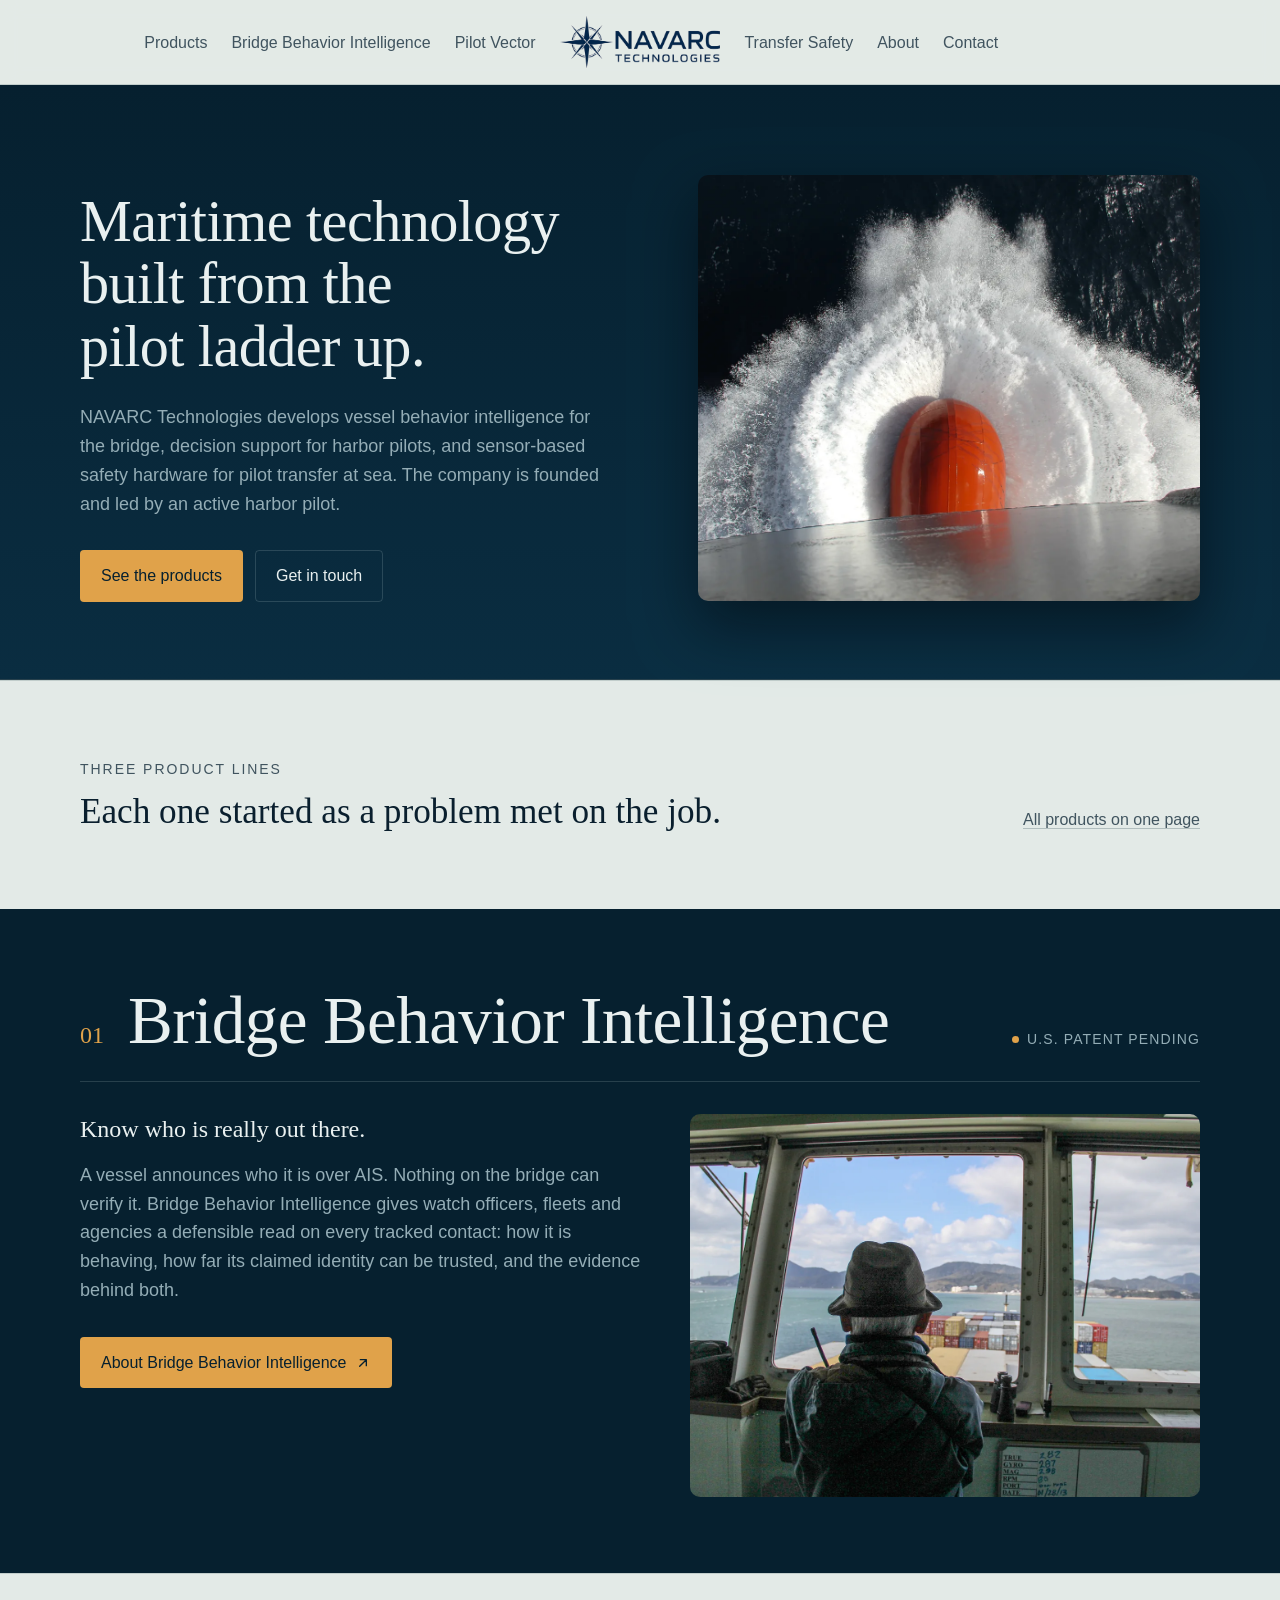
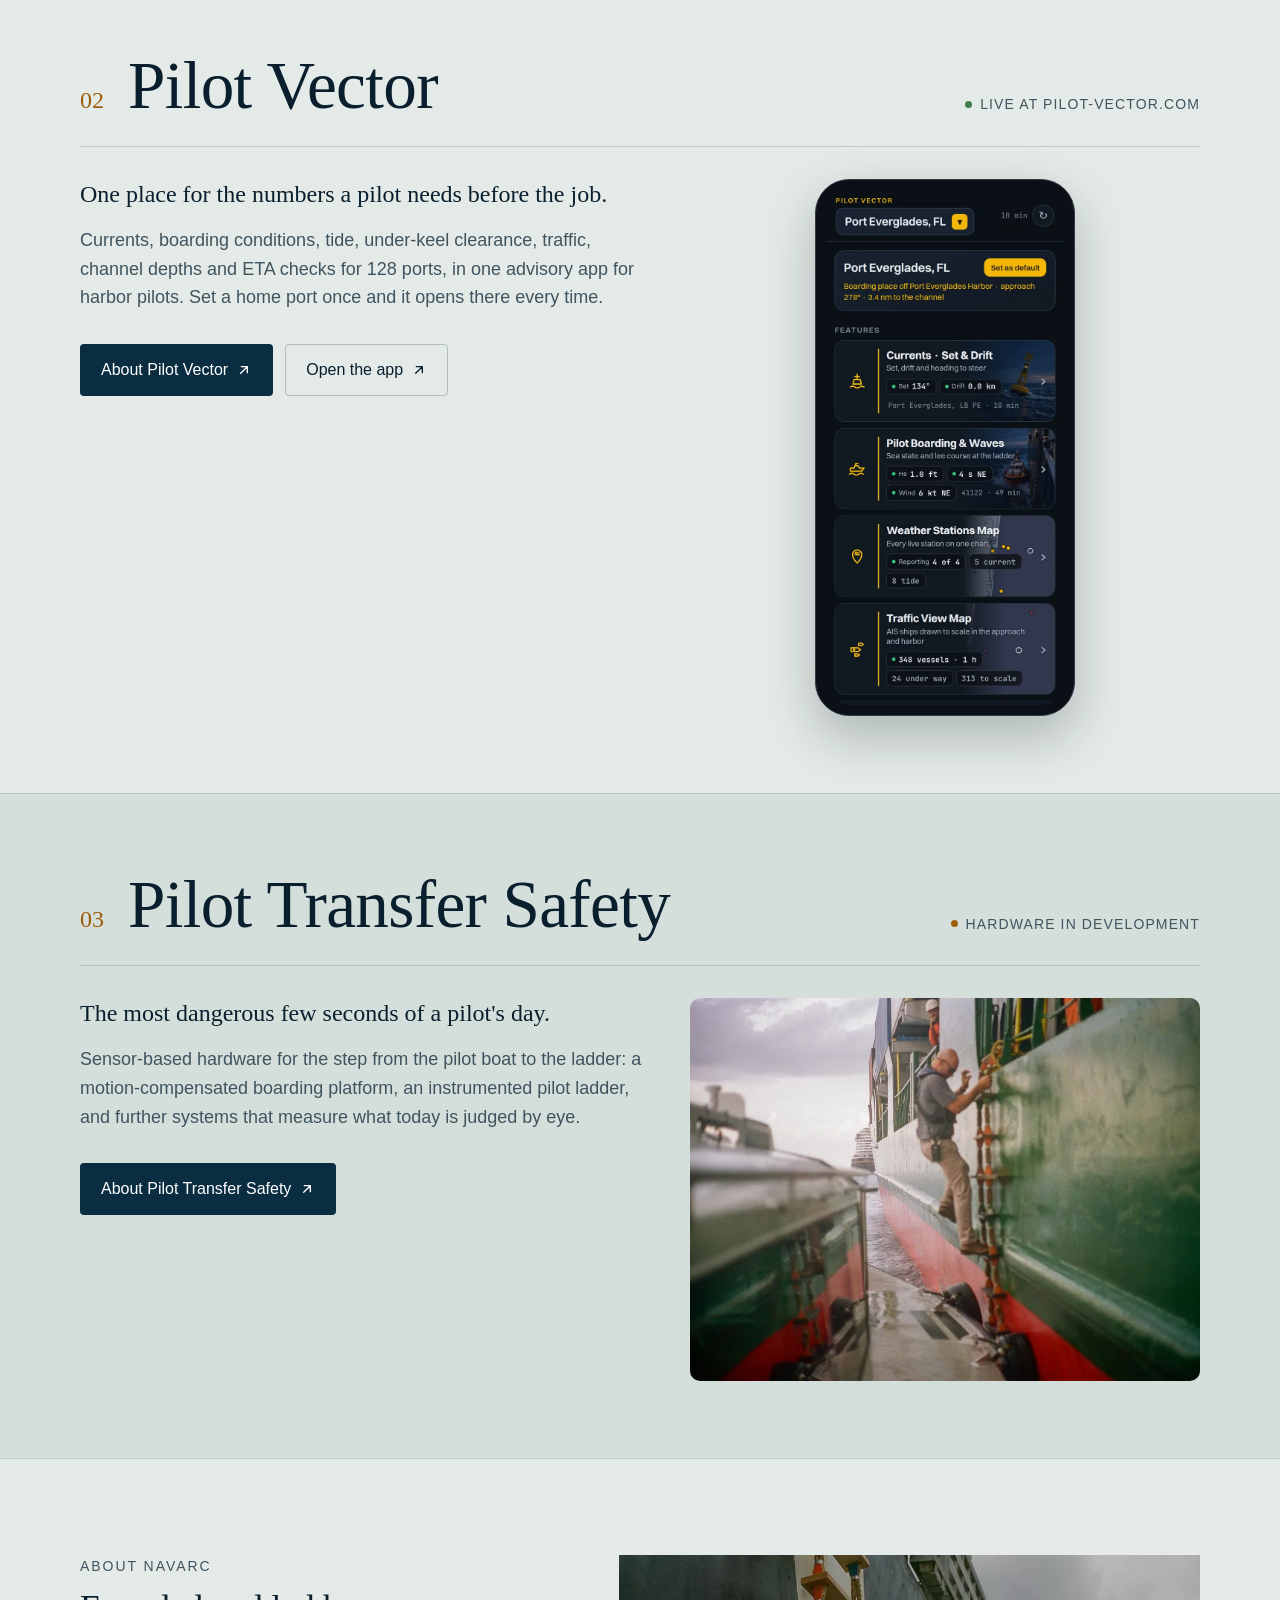
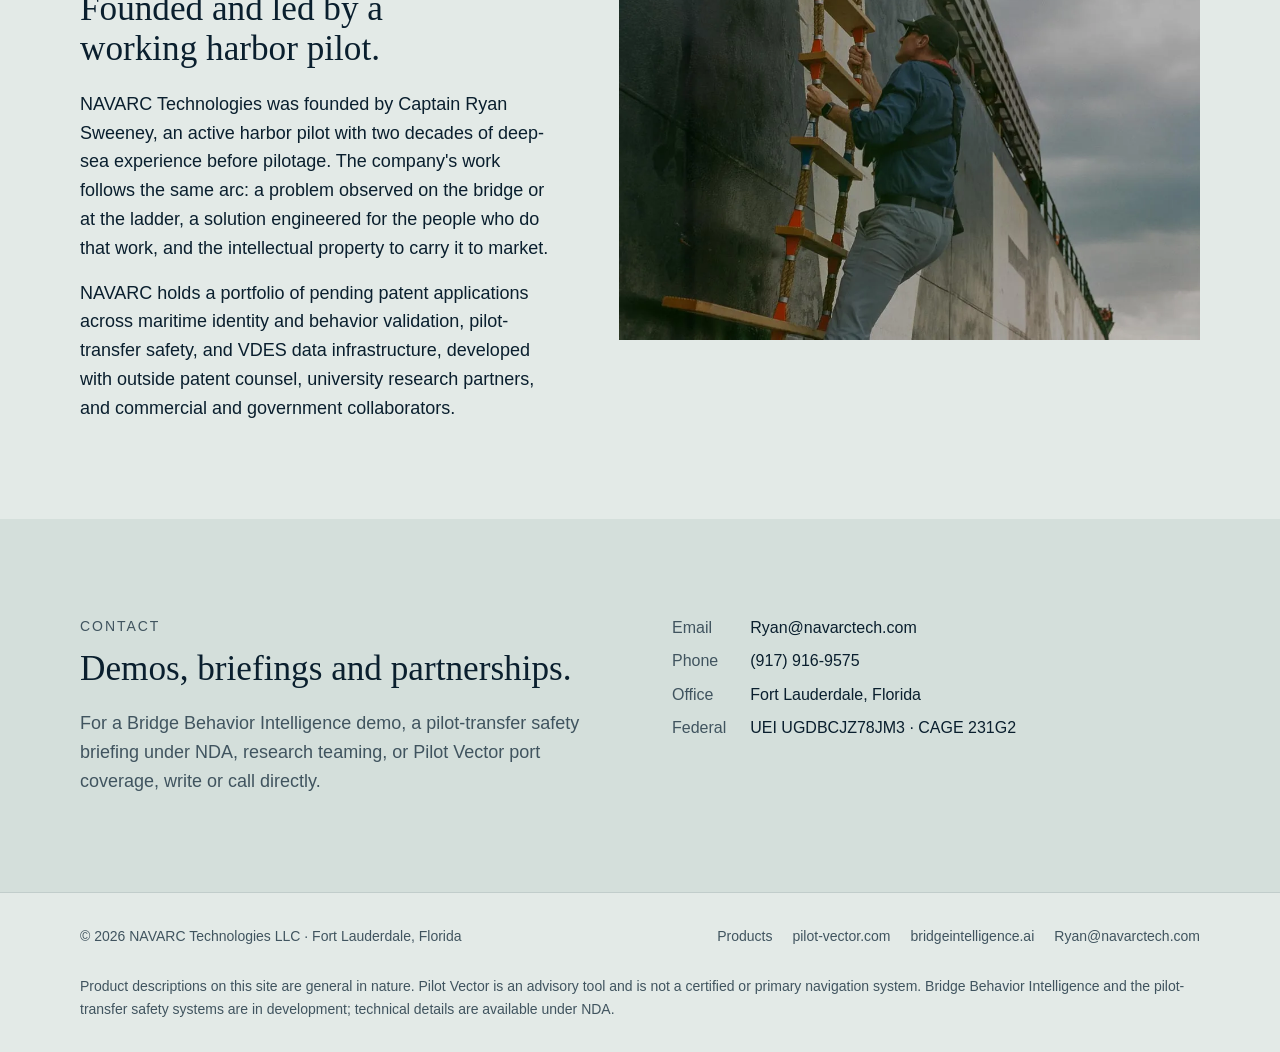
==== index.html @ 214cc037 "NAVARC Technologies website" ====
<!doctype html>
<html lang="en">
  <head>
    <meta charset="utf-8" />
    <meta name="viewport" content="width=device-width, initial-scale=1" />
    <title>NAVARC Technologies — Maritime technology built from the pilot ladder up</title>
    <meta name="description" content="NAVARC Technologies develops Bridge Behavior Intelligence for vessel identity and behavior validation, Pilot Vector decision support for harbor pilots, and pilot-transfer safety systems. Fort Lauderdale, Florida." />
    <meta property="og:title" content="NAVARC Technologies — Maritime technology built from the pilot ladder up" />
    <meta property="og:description" content="NAVARC Technologies develops Bridge Behavior Intelligence for vessel identity and behavior validation, Pilot Vector decision support for harbor pilots, and pilot-transfer safety systems. Fort Lauderdale, Florida." />
    <meta property="og:type" content="website" />
    <meta property="og:url" content="https://www.navarctech.com/" />
    <meta property="og:image" content="https://www.navarctech.com/assets/bulbous-bow.webp" />
    <link rel="icon" href="./assets/navarc-mark.png" type="image/png" />
    <link rel="preconnect" href="https://api.fontshare.com" crossorigin />
    <link href="https://api.fontshare.com/v2/css?f[]=zodiak@400&display=swap" rel="stylesheet" />
    <link href="https://api.fontshare.com/v2/css?f[]=satoshi@400,500,700&display=swap" rel="stylesheet" />
    <link rel="stylesheet" href="./base.css?v=9f34be7d" />
    <link rel="stylesheet" href="./style.css?v=9f34be7d" />
  </head>
  <body>
    <a class="skip-link" href="#main">Skip to content</a>

    <header class="site-header">
      <div class="wrap">
        <nav class="nav nav--left" aria-label="Primary">
          <ul role="list">
<li><a href="./products.html">Products</a></li>
<li><a href="./bbi.html">Bridge Behavior Intelligence</a></li>
<li><a href="./pilot-vector.html">Pilot Vector</a></li>
          </ul>
        </nav>
        <button class="nav-toggle" aria-label="Open menu" aria-expanded="false" aria-controls="nav-drawer">
          <svg viewBox="0 0 24 24" fill="none" stroke="currentColor" stroke-width="1.75" stroke-linecap="round" aria-hidden="true"><path d="M4 7h16M4 12h16M4 17h16" /></svg>
        </button>
        <a class="brand" href="./index.html" aria-label="NAVARC Technologies, home">
          <img src="./assets/navarc-logo.png" width="900" height="291" alt="NAVARC Technologies" />
        </a>
        <nav class="nav nav--right" aria-label="Primary, continued">
          <ul role="list">
<li><a href="./transfer-safety.html">Transfer Safety</a></li>
<li><a href="./index.html#about">About</a></li>
<li><a href="./index.html#contact">Contact</a></li>
          </ul>
        </nav>
      </div>
      <div class="nav-drawer" id="nav-drawer" data-open="false">
        <nav class="wrap" aria-label="Primary, mobile">
          <ul role="list">
<li><a href="./products.html">Products</a></li>
<li><a href="./bbi.html">Bridge Behavior Intelligence</a></li>
<li><a href="./pilot-vector.html">Pilot Vector</a></li>
<li><a href="./transfer-safety.html">Transfer Safety</a></li>
<li><a href="./index.html#about">About</a></li>
<li><a href="./index.html#contact">Contact</a></li>
          </ul>
        </nav>
      </div>
    </header>

    <main id="main">

      <section class="hero hero--dark" id="top">
        <div class="wrap hero__grid">
          <div>
            <h1>Maritime technology built from the pilot ladder up.</h1>
            <p>
              NAVARC Technologies develops vessel behavior intelligence for the bridge, decision support for harbor
              pilots, and sensor-based safety hardware for pilot transfer at sea. The company is founded and led by an active harbor
              pilot.
            </p>
            <div class="hero__actions">
              <a class="btn btn--on-dark" href="./products.html">See the products</a>
              <a class="btn btn--ghost-dark" href="#contact">Get in touch</a>
            </div>
          </div>
          <div class="hero__media">
            <img src="./assets/bulbous-bow.webp" width="1024" height="679" alt="The red bulbous bow of a ship throwing a wall of white spray as it drives through a sea" fetchpriority="high" />
          </div>
        </div>
      </section>

      <section class="prows" id="products" aria-labelledby="products-title">
        <div class="wrap">
          <div class="cards-head">
            <div>
              <p class="eyebrow">Three product lines</p>
              <h2 id="products-title">Each one started as a problem met on the job.</h2>
            </div>
            <a class="text-link" href="./products.html">All products on one page</a>
          </div>
        </div>

        <article class="prow prow--dark" aria-labelledby="home-bbi">
          <div class="wrap">
            <header class="prow__head">
              <span class="prow__num">01</span>
              <h3 id="home-bbi" class="prow__title">Bridge Behavior Intelligence</h3>
              <p class="product__status">U.S. patent pending</p>
            </header>
            <div class="prow__grid">
              <div>
                <p class="prow__tag">Know who is really out there.</p>
                <p class="muted">A vessel announces who it is over AIS. Nothing on the bridge can verify it. Bridge Behavior Intelligence gives watch officers, fleets and agencies a defensible read on every tracked contact: how it is behaving, how far its claimed identity can be trusted, and the evidence behind both.</p>
                <div class="product__actions">
                  <a class="btn btn--on-dark" href="./bbi.html">About Bridge Behavior Intelligence <svg viewBox="0 0 24 24" fill="none" stroke="currentColor" stroke-width="2" stroke-linecap="round" stroke-linejoin="round" aria-hidden="true"><path d="M7 17 17 7M8 7h9v9"/></svg></a>
                </div>
              </div>
              <div class="prow__media"><img src="./assets/bridge-lookout.webp" width="1024" height="679" alt="A ship&#x27;s master looking out from the bridge over the container stacks toward a coastline" loading="lazy" decoding="async" /></div>
            </div>
          </div>
        </article>

        <article class="prow" aria-labelledby="home-pv">
          <div class="wrap">
            <header class="prow__head">
              <span class="prow__num">02</span>
              <h3 id="home-pv" class="prow__title">Pilot Vector</h3>
              <p class="product__status product__status--live">Live at pilot-vector.com</p>
            </header>
            <div class="prow__grid">
              <div>
                <p class="prow__tag">One place for the numbers a pilot needs before the job.</p>
                <p class="muted">Currents, boarding conditions, tide, under-keel clearance, traffic, channel depths and ETA checks for 128 ports, in one advisory app for harbor pilots. Set a home port once and it opens there every time.</p>
                <div class="product__actions">
                  <a class="btn btn--primary" href="./pilot-vector.html">About Pilot Vector <svg viewBox="0 0 24 24" fill="none" stroke="currentColor" stroke-width="2" stroke-linecap="round" stroke-linejoin="round" aria-hidden="true"><path d="M7 17 17 7M8 7h9v9"/></svg></a>
                  <a class="btn btn--ghost" href="https://www.pilot-vector.com" target="_blank" rel="noopener noreferrer">Open the app <svg viewBox="0 0 24 24" fill="none" stroke="currentColor" stroke-width="2" stroke-linecap="round" stroke-linejoin="round" aria-hidden="true"><path d="M7 17 17 7M8 7h9v9"/></svg></a>
                </div>
              </div>
              <div class="prow__media prow__media--phone"><figure class="phone"><img src="./assets/app/home-1.webp" width="640" height="1385" alt="The Pilot Vector home screen for Port Everglades showing live currents, boarding conditions and tide" loading="lazy" decoding="async" /></figure></div>
            </div>
          </div>
        </article>

        <article class="prow prow--offset" aria-labelledby="home-safety">
          <div class="wrap">
            <header class="prow__head">
              <span class="prow__num">03</span>
              <h3 id="home-safety" class="prow__title">Pilot Transfer Safety</h3>
              <p class="product__status">Hardware in development</p>
            </header>
            <div class="prow__grid">
              <div>
                <p class="prow__tag">The most dangerous few seconds of a pilot's day.</p>
                <p class="muted">Sensor-based hardware for the step from the pilot boat to the ladder: a motion-compensated boarding platform, an instrumented pilot ladder, and further systems that measure what today is judged by eye.</p>
                <div class="product__actions">
                  <a class="btn btn--primary" href="./transfer-safety.html">About Pilot Transfer Safety <svg viewBox="0 0 24 24" fill="none" stroke="currentColor" stroke-width="2" stroke-linecap="round" stroke-linejoin="round" aria-hidden="true"><path d="M7 17 17 7M8 7h9v9"/></svg></a>
                </div>
              </div>
              <div class="prow__media"><img src="./assets/ladder-green.webp" width="1024" height="679" alt="A pilot stepping from a pilot boat onto a rope ladder rigged against a green hull" loading="lazy" decoding="async" /></div>
            </div>
          </div>
        </article>
      </section>

      <section class="about" id="about" aria-labelledby="about-title">
        <div class="wrap about__grid">
          <div>
            <p class="eyebrow">About NAVARC</p>
            <h2 id="about-title">Founded and led by a working harbor pilot.</h2>
            <p>
              NAVARC Technologies was founded by Captain Ryan Sweeney, an active harbor pilot with two decades of
              deep-sea experience before pilotage. The company's work follows the same arc: a problem observed on
              the bridge or at the ladder, a solution engineered for the people who do that work, and the
              intellectual property to carry it to market.
            </p>
            <p>
              NAVARC holds a portfolio of pending patent applications across maritime identity and behavior
              validation, pilot-transfer safety, and VDES data infrastructure, developed with outside patent
              counsel, university research partners, and commercial and government collaborators.
            </p>
          </div>
          <div class="about__media">
            <img src="./assets/hero-ladder.webp" width="1024" height="679" alt="A harbor pilot climbing a rope pilot ladder up the grey hull of a ship" loading="lazy" decoding="async" />
          </div>
        </div>
      </section>

      <section class="contact" id="contact" aria-labelledby="contact-title">
        <div class="wrap contact__grid">
          <div>
            <p class="eyebrow">Contact</p>
            <h2 id="contact-title">Demos, briefings and partnerships.</h2>
            <p class="muted">
              For a Bridge Behavior Intelligence demo, a pilot-transfer safety briefing under NDA, research teaming,
              or Pilot Vector port coverage, write or call directly.
            </p>
          </div>
          <dl>
            <dt>Email</dt>
            <dd><a href="mailto:Ryan@navarctech.com">Ryan@navarctech.com</a></dd>
            <dt>Phone</dt>
            <dd><a href="tel:+19179169575">(917) 916-9575</a></dd>
            <dt>Office</dt>
            <dd>Fort Lauderdale, Florida</dd>
            <dt>Federal</dt>
            <dd>UEI UGDBCJZ78JM3 · CAGE 231G2</dd>
          </dl>
        </div>
      </section>

    </main>

    <footer class="site-footer">
      <div class="wrap">
        <p>© 2026 NAVARC Technologies LLC · Fort Lauderdale, Florida</p>
        <ul role="list">
          <li><a href="./products.html">Products</a></li>
          <li><a href="https://www.pilot-vector.com" target="_blank" rel="noopener noreferrer">pilot-vector.com</a></li>
          <li><a href="https://www.bridgeintelligence.ai" target="_blank" rel="noopener noreferrer">bridgeintelligence.ai</a></li>
          <li><a href="mailto:Ryan@navarctech.com">Ryan@navarctech.com</a></li>
        </ul>
        <p class="legal">
          Product descriptions on this site are general in nature. Pilot Vector is an advisory tool and is not a
          certified or primary navigation system. Bridge Behavior Intelligence and the pilot-transfer safety
          systems are in development; technical details are available under NDA.
        </p>
      </div>
    </footer>

    <script>
      (function () {
        var btn = document.querySelector('.nav-toggle');
        var drawer = document.getElementById('nav-drawer');
        if (!btn || !drawer) return;
        function setOpen(open) {
          drawer.setAttribute('data-open', String(open));
          btn.setAttribute('aria-expanded', String(open));
          btn.setAttribute('aria-label', open ? 'Close menu' : 'Open menu');
        }
        btn.addEventListener('click', function () {
          setOpen(drawer.getAttribute('data-open') !== 'true');
        });
        drawer.addEventListener('click', function (e) {
          if (e.target.closest('a')) setOpen(false);
        });
      })();
    </script>
  </body>
</html>
---- base.css ----
*,
*::before,
*::after {
  box-sizing: border-box;
  margin: 0;
  padding: 0;
}

html {
  -moz-text-size-adjust: none;
  -webkit-text-size-adjust: none;
  text-size-adjust: none;
  -webkit-font-smoothing: antialiased;
  -moz-osx-font-smoothing: grayscale;
  text-rendering: optimizeLegibility;
  scroll-behavior: smooth;
  hanging-punctuation: first last;
  scroll-padding-top: var(--space-20);
}

body {
  min-height: 100dvh;
  line-height: 1.6;
  font-family: var(--font-body, sans-serif);
  font-size: var(--text-base);
  color: var(--color-text);
  background-color: var(--color-bg);
}

img,
picture,
video,
canvas,
svg {
  display: block;
  max-width: 100%;
  height: auto;
}
ul[role='list'],
ol[role='list'] {
  list-style: none;
}
input,
button,
textarea,
select {
  font: inherit;
  color: inherit;
}

h1,
h2,
h3,
h4,
h5,
h6 {
  text-wrap: balance;
  line-height: 1.15;
}
p,
li,
figcaption {
  text-wrap: pretty;
  max-width: 72ch;
}

::selection {
  background: oklch(from var(--color-primary) l c h / 0.25);
  color: var(--color-text);
}

:focus-visible {
  outline: 2px solid var(--color-primary);
  outline-offset: 3px;
  border-radius: var(--radius-sm);
}

@media (prefers-reduced-motion: reduce) {
  *,
  *::before,
  *::after {
    animation-duration: 0.01ms !important;
    animation-iteration-count: 1 !important;
    transition-duration: 0.01ms !important;
    scroll-behavior: auto !important;
  }
}

button {
  cursor: pointer;
  background: none;
  border: none;
}
table {
  border-collapse: collapse;
  width: 100%;
}

a,
button,
[role='button'],
[role='link'],
input,
textarea,
select {
  transition:
    color var(--transition-interactive),
    background var(--transition-interactive),
    border-color var(--transition-interactive),
    box-shadow var(--transition-interactive);
}
---- style.css ----
/* ---------- Tokens ---------- */
:root {
  --text-xs: clamp(0.75rem, 0.7rem + 0.25vw, 0.875rem);
  --text-sm: clamp(0.875rem, 0.8rem + 0.35vw, 1rem);
  --text-base: clamp(1rem, 0.95rem + 0.25vw, 1.125rem);
  --text-lg: clamp(1.125rem, 1rem + 0.75vw, 1.5rem);
  --text-xl: clamp(1.5rem, 1.2rem + 1.25vw, 2.25rem);
  --text-2xl: clamp(2rem, 1.2rem + 2.5vw, 3.5rem);
  --text-3xl: clamp(2.5rem, 1rem + 4vw, 4.5rem);

  --space-1: 0.25rem;
  --space-2: 0.5rem;
  --space-3: 0.75rem;
  --space-4: 1rem;
  --space-5: 1.25rem;
  --space-6: 1.5rem;
  --space-8: 2rem;
  --space-10: 2.5rem;
  --space-12: 3rem;
  --space-16: 4rem;
  --space-20: 5rem;
  --space-24: 6rem;
  --space-32: 8rem;

  /* Sea-glass light, deep-ocean navy, brass accent */
  --color-bg: #e3eae7;
  --color-surface: #eef3f1;
  --color-surface-offset: #d4dfdb;
  --color-divider: oklch(0.3 0.04 215 / 0.16);
  --color-border: oklch(0.3 0.04 215 / 0.24);

  --color-text: #0a1f2e;
  --color-text-muted: #40545f;
  --color-text-faint: #78898f;
  --color-text-inverse: #e9f0f0;

  --color-ink: #06202f;
  --color-ink-2: #0a2d41;
  --color-ink-border: oklch(0.9 0.02 215 / 0.16);
  --color-ink-muted: #94adb6;

  --color-primary: #a05e0c;
  --color-primary-hover: #844d0a;
  --color-primary-on-dark: #e0a24a;

  --color-action: #0a2d41;
  --color-action-hover: #0f4059;

  --radius-sm: 0.25rem;
  --radius-md: 0.375rem;
  --radius-lg: 0.625rem;

  --transition-interactive: 180ms cubic-bezier(0.16, 1, 0.3, 1);
  --shadow-md: 0 4px 16px oklch(0.25 0.03 250 / 0.12);

  --content-default: 1120px;
  --content-narrow: 680px;

  --font-display: 'Zodiak', 'Iowan Old Style', Georgia, serif;
  --font-body: 'Satoshi', 'Helvetica Neue', Arial, sans-serif;
}

/* ---------- Layout helpers ---------- */
.wrap {
  width: min(100% - 2 * var(--space-5), var(--content-default));
  margin-inline: auto;
}
@media (min-width: 768px) {
  .wrap {
    width: min(100% - 2 * var(--space-10), var(--content-default));
  }
}

.skip-link {
  position: absolute;
  left: var(--space-4);
  top: -100px;
  background: var(--color-ink);
  color: var(--color-text-inverse);
  padding: var(--space-2) var(--space-4);
  border-radius: var(--radius-sm);
  z-index: 100;
}
.skip-link:focus {
  top: var(--space-4);
}

.eyebrow {
  font-size: var(--text-xs);
  font-weight: 500;
  letter-spacing: 0.14em;
  text-transform: uppercase;
  color: var(--color-text-muted);
}
.eyebrow--accent {
  color: var(--color-primary);
}

h2,
h3 {
  font-family: var(--font-display);
  font-weight: 400;
}
h2 {
  font-size: var(--text-xl);
  margin-block: var(--space-3) var(--space-5);
}
h3 {
  font-size: var(--text-lg);
  font-family: var(--font-body);
  font-weight: 700;
}
p + p {
  margin-top: var(--space-4);
}
.muted {
  color: var(--color-text-muted);
}

/* ---------- Buttons ---------- */
.btn {
  display: inline-flex;
  align-items: center;
  gap: var(--space-2);
  min-height: 44px;
  padding: var(--space-3) var(--space-5);
  font-size: var(--text-sm);
  font-weight: 500;
  text-decoration: none;
  border-radius: var(--radius-sm);
  border: 1px solid transparent;
}
.btn--primary {
  background: var(--color-action);
  color: #fff;
}
.btn--primary:hover {
  background: var(--color-action-hover);
}
.btn--ghost {
  color: var(--color-text);
  border-color: var(--color-border);
}
.btn--ghost:hover {
  border-color: var(--color-text);
}
.btn--on-dark {
  background: var(--color-primary-on-dark);
  color: var(--color-ink);
}
.btn--on-dark:hover {
  background: #f0b55f;
}
.btn--ghost-dark {
  color: var(--color-text-inverse);
  border-color: var(--color-ink-border);
}
.btn--ghost-dark:hover {
  border-color: var(--color-text-inverse);
}
.btn svg {
  width: 16px;
  height: 16px;
}

.text-link {
  color: inherit;
  text-decoration: underline;
  text-decoration-color: var(--color-border);
  text-underline-offset: 0.2em;
}
.text-link:hover {
  text-decoration-color: currentColor;
}

/* ---------- Header ---------- */
.site-header {
  position: sticky;
  top: 0;
  z-index: 50;
  background: oklch(from var(--color-bg) l c h / 0.92);
  backdrop-filter: blur(10px);
  border-bottom: 1px solid var(--color-divider);
}
.site-header > .wrap {
  display: grid;
  grid-template-columns: 1fr auto 1fr;
  align-items: center;
  min-height: 72px;
  gap: var(--space-6);
}
.brand {
  display: flex;
  align-items: center;
  flex-shrink: 0;
  grid-column: 2;
  justify-self: center;
}
.brand img {
  height: 40px;
  width: auto;
}
@media (min-width: 1024px) {
  .site-header > .wrap {
    min-height: 84px;
  }
  .brand img {
    height: 52px;
  }
}
.nav {
  display: none;
}
.nav ul {
  display: flex;
  gap: var(--space-6);
}
.nav--left ul {
  justify-content: flex-end;
}
.nav--right ul {
  justify-content: flex-start;
}
.nav-toggle {
  grid-column: 1;
  justify-self: start;
}
.nav a {
  font-size: var(--text-sm);
  font-weight: 500;
  text-decoration: none;
  color: var(--color-text-muted);
  padding-block: var(--space-2);
}
.nav a:hover,
.nav a[aria-current='page'] {
  color: var(--color-text);
}
.nav a[aria-current='page'] {
  box-shadow: inset 0 -2px 0 var(--color-primary);
}
.nav-toggle {
  display: inline-flex;
  align-items: center;
  justify-content: center;
  width: 44px;
  height: 44px;
  color: var(--color-text);
  border-radius: var(--radius-sm);
}
.nav-toggle svg {
  width: 22px;
  height: 22px;
}
.nav-drawer {
  display: none;
  border-top: 1px solid var(--color-divider);
  background: var(--color-surface);
}
.nav-drawer[data-open='true'] {
  display: block;
}
.nav-drawer ul {
  display: flex;
  flex-direction: column;
}
.nav-drawer a {
  display: block;
  padding: var(--space-4) 0;
  text-decoration: none;
  color: var(--color-text);
  font-weight: 500;
  border-bottom: 1px solid var(--color-divider);
}
.nav-drawer a[aria-current='page'] {
  color: var(--color-primary);
}
@media (min-width: 1024px) {
  .nav {
    display: block;
  }
  .nav-toggle,
  .nav-drawer {
    display: none !important;
  }
}

/* ---------- Hero ---------- */
.hero {
  padding-block: clamp(var(--space-12), 7vw, var(--space-24)) clamp(var(--space-10), 6vw, var(--space-20));
}
.hero__grid {
  display: grid;
  gap: var(--space-10);
  align-items: center;
}
.hero h1 {
  font-family: var(--font-display);
  font-weight: 400;
  font-size: clamp(2.25rem, 1.4rem + 2.8vw, 3.75rem);
  line-height: 1.08;
  letter-spacing: -0.01em;
  margin-block: var(--space-4) var(--space-6);
}
.hero p {
  font-size: var(--text-base);
  color: var(--color-text-muted);
  max-width: 52ch;
}
.hero__actions {
  display: flex;
  flex-wrap: wrap;
  gap: var(--space-3);
  margin-top: var(--space-8);
}
.hero__media img {
  width: 100%;
  aspect-ratio: 16 / 10;
  object-fit: cover;
  border-radius: var(--radius-lg);
}
@media (min-width: 900px) {
  .hero__grid {
    grid-template-columns: 1.05fr 0.95fr;
    gap: var(--space-16);
  }
  .hero__media img {
    aspect-ratio: 4 / 3.4;
  }
}

/* ---------- Products ---------- */
.products-intro {
  padding-block: var(--space-10) var(--space-4);
}
.products-intro ol {
  display: grid;
  gap: var(--space-2) var(--space-8);
  margin-top: var(--space-4);
  padding-left: 1.25em;
  color: var(--color-text-muted);
  font-size: var(--text-sm);
}
.products-intro ol a {
  color: var(--color-text);
  text-decoration: none;
  font-weight: 500;
}
.products-intro ol a:hover {
  color: var(--color-primary);
}
@media (min-width: 700px) {
  .products-intro ol {
    grid-template-columns: repeat(3, auto);
    justify-content: start;
    padding-left: 0;
    list-style-position: inside;
  }
}

.product {
  padding-block: clamp(var(--space-16), 8vw, var(--space-24));
  border-top: 1px solid var(--color-divider);
}
.product__grid {
  display: grid;
  gap: var(--space-8);
}
.product__media img {
  width: 100%;
  aspect-ratio: 4 / 3;
  object-fit: cover;
  border-radius: var(--radius-lg);
}
.product__status {
  display: inline-flex;
  align-items: center;
  gap: var(--space-2);
  font-size: var(--text-xs);
  font-weight: 500;
  letter-spacing: 0.08em;
  text-transform: uppercase;
  color: var(--color-text-muted);
}
.product__status::before {
  content: '';
  width: 7px;
  height: 7px;
  border-radius: 50%;
  background: var(--color-primary);
}
.product__status--live::before {
  background: #3f7d4a;
}
.product__actions {
  display: flex;
  flex-wrap: wrap;
  gap: var(--space-3);
  margin-top: var(--space-8);
}
.product__note {
  margin-top: var(--space-5);
  font-size: var(--text-xs);
  color: var(--color-text-muted);
  max-width: 60ch;
}
@media (min-width: 900px) {
  .product__grid {
    grid-template-columns: 1.1fr 0.9fr;
    gap: var(--space-16);
    align-items: start;
  }
  .product__grid--flip .product__media {
    order: -1;
  }
  .product__media {
    position: sticky;
    top: calc(84px + var(--space-8));
  }
}

/* feature list — plain, no icons */
.feature-list {
  margin-top: var(--space-6);
  border-top: 1px solid var(--color-divider);
}
.feature-list li {
  display: grid;
  grid-template-columns: 9.5rem 1fr;
  gap: var(--space-4);
  padding-block: var(--space-3);
  border-bottom: 1px solid var(--color-divider);
  font-size: var(--text-sm);
  max-width: none;
}
.feature-list strong {
  font-weight: 500;
  color: var(--color-text);
}
.feature-list span {
  color: var(--color-text-muted);
}
@media (max-width: 480px) {
  .feature-list li {
    grid-template-columns: 1fr;
    gap: var(--space-1);
  }
}

/* ---------- BBI (dark) ---------- */
.product--dark {
  background: var(--color-ink);
  color: var(--color-text-inverse);
  border-top: none;
}
.product--dark .eyebrow,
.product--dark .product__status,
.product--dark .muted {
  color: var(--color-ink-muted);
}
.product--dark .eyebrow--accent,
.product--dark .product__status::before {
  color: var(--color-primary-on-dark);
  background: var(--color-primary-on-dark);
}
.product--dark .eyebrow--accent {
  background: none;
}
.product--dark .product__note {
  color: oklch(0.7 0.02 250);
}
.product--dark .text-link {
  text-decoration-color: var(--color-ink-border);
}

.sep-list {
  margin-top: var(--space-8);
  counter-reset: sep;
}
.sep-list li {
  display: grid;
  grid-template-columns: 2.25rem 1fr;
  gap: var(--space-3);
  padding-block: var(--space-4);
  border-top: 1px solid var(--color-ink-border);
  max-width: none;
}
.sep-list li:last-child {
  border-bottom: 1px solid var(--color-ink-border);
}
.sep-list li::before {
  counter-increment: sep;
  content: counter(sep, decimal-leading-zero);
  font-family: var(--font-display);
  font-size: var(--text-base);
  color: var(--color-primary-on-dark);
  line-height: 1.5;
}
.sep-list strong {
  display: block;
  font-weight: 700;
  color: var(--color-text-inverse);
}
.sep-list span {
  font-size: var(--text-sm);
  color: var(--color-ink-muted);
}

.bbi-lede {
  font-family: var(--font-display);
  font-size: var(--text-lg);
  line-height: 1.4;
  color: var(--color-text-inverse);
  max-width: 34ch;
  margin-bottom: var(--space-5);
}

/* ---------- Safety list ---------- */
.safety-list li {
  padding-block: var(--space-5);
  border-top: 1px solid var(--color-divider);
  max-width: none;
}
.safety-list li:last-child {
  border-bottom: 1px solid var(--color-divider);
}
.safety-list .row {
  display: flex;
  flex-direction: column;
  gap: var(--space-2);
}
.safety-list p {
  margin-top: var(--space-2);
  font-size: var(--text-sm);
  color: var(--color-text-muted);
}

/* ---------- About / Contact ---------- */
.about {
  padding-block: clamp(var(--space-16), 8vw, var(--space-24));
  border-top: 1px solid var(--color-divider);
}
.about__grid {
  display: grid;
  gap: var(--space-8);
}
@media (min-width: 900px) {
  .about__grid {
    grid-template-columns: 0.9fr 1.1fr;
    gap: var(--space-16);
  }
}

.contact {
  padding-block: clamp(var(--space-16), 8vw, var(--space-24));
  background: var(--color-surface-offset);
}
.contact__grid {
  display: grid;
  gap: var(--space-8);
}
.contact dl {
  display: grid;
  grid-template-columns: auto 1fr;
  gap: var(--space-2) var(--space-6);
  font-size: var(--text-sm);
}
.contact dt {
  color: var(--color-text-muted);
}
.contact dd a {
  color: var(--color-text);
  text-decoration: none;
  font-weight: 500;
}
.contact dd a:hover {
  color: var(--color-primary);
}
@media (min-width: 900px) {
  .contact__grid {
    grid-template-columns: 1fr 1fr;
    gap: var(--space-16);
    align-items: start;
  }
}

/* ---------- Footer ---------- */
.site-footer {
  padding-block: var(--space-8);
  border-top: 1px solid var(--color-divider);
  font-size: var(--text-xs);
  color: var(--color-text-muted);
}
.site-footer .wrap {
  display: flex;
  flex-wrap: wrap;
  gap: var(--space-3) var(--space-8);
  justify-content: space-between;
}
.site-footer ul {
  display: flex;
  flex-wrap: wrap;
  gap: var(--space-5);
}
.site-footer a {
  color: inherit;
  text-decoration: none;
}
.site-footer a:hover {
  color: var(--color-text);
}
.site-footer .legal {
  width: 100%;
  margin-top: var(--space-4);
  color: var(--color-text-muted);
  max-width: none;
}


/* ---------- Sub-page hero ---------- */
.page-hero {
  padding-block: clamp(var(--space-12), 6vw, var(--space-20)) clamp(var(--space-10), 5vw, var(--space-16));
}
.page-hero h1 {
  font-family: var(--font-display);
  font-weight: 400;
  font-size: clamp(2.1rem, 1.3rem + 2.6vw, 3.5rem);
  line-height: 1.08;
  letter-spacing: -0.01em;
  margin-block: var(--space-4) var(--space-4);
  max-width: 20ch;
}
.page-hero h1.page-hero__name {
  font-size: clamp(2.75rem, 1.4rem + 4.2vw, 5rem);
  line-height: 1;
  letter-spacing: -0.015em;
  margin-block: var(--space-3) var(--space-4);
  max-width: 18ch;
}
.page-hero__tag {
  font-family: var(--font-display);
  font-size: var(--text-xl);
  line-height: 1.2;
  margin-top: var(--space-6);
  max-width: 24ch;
}
.page-hero__tag + .lede {
  margin-top: var(--space-4);
}
.lede {
  font-size: var(--text-lg);
  line-height: 1.4;
  font-family: var(--font-display);
  max-width: 36ch;
}
.page-hero .muted {
  margin-top: var(--space-4);
  max-width: 56ch;
}
.page-hero__grid {
  display: grid;
  gap: var(--space-10);
  align-items: center;
}
.page-hero__media img {
  width: 100%;
  aspect-ratio: 4 / 3;
  object-fit: cover;
  border-radius: var(--radius-lg);
}
.bbi-logo {
  display: flex;
  justify-content: center;
}
.bbi-logo img {
  width: min(100%, 320px);
  height: auto;
}
.hero-phone {
  display: flex;
  justify-content: center;
}
@media (min-width: 900px) {
  .page-hero__grid {
    grid-template-columns: 1.1fr 0.9fr;
    gap: var(--space-16);
  }
  .bbi-logo img {
    width: min(100%, 380px);
  }
}

/* ---------- Phone frame ---------- */
.phone {
  width: min(100%, 300px);
  margin: 0;
  padding: 10px;
  background: #0b1016;
  border: 1px solid oklch(0.35 0.02 250);
  border-radius: 34px;
  box-shadow: 0 20px 50px oklch(0.2 0.03 250 / 0.25);
}
.phone img {
  width: 100%;
  height: auto;
  border-radius: 24px;
}

/* ---------- Products overview ---------- */
.summary {
  padding-block: clamp(var(--space-16), 8vw, var(--space-24));
  border-top: 1px solid var(--color-divider);
}
.summary__grid {
  display: grid;
  gap: var(--space-8);
  align-items: center;
}
.summary__media > img {
  width: 100%;
  aspect-ratio: 4 / 3;
  object-fit: cover;
  border-radius: var(--radius-lg);
}
.summary__media--phone {
  display: flex;
  justify-content: center;
}
.summary__media--phone .phone {
  width: min(100%, 280px);
}
.summary--dark {
  background: var(--color-ink);
  color: var(--color-text-inverse);
  border-top: none;
}
.summary--dark .eyebrow,
.summary--dark .product__status,
.summary--dark .muted {
  color: var(--color-ink-muted);
}
.summary--dark .eyebrow--accent {
  color: var(--color-primary-on-dark);
}
.summary--dark .product__status::before {
  background: var(--color-primary-on-dark);
}
.feature-list--dark {
  border-top-color: var(--color-ink-border);
}
.feature-list--dark li {
  border-bottom-color: var(--color-ink-border);
}
.feature-list--dark strong {
  color: var(--color-text-inverse);
}
.feature-list--dark span {
  color: var(--color-ink-muted);
}
@media (min-width: 900px) {
  .summary__grid {
    grid-template-columns: 0.9fr 1.1fr;
    gap: var(--space-16);
  }
  .summary__grid--flip .summary__media {
    order: 2;
  }
}

/* ---------- Plain two-column sections ---------- */
.plain {
  padding-block: clamp(var(--space-16), 8vw, var(--space-24));
  border-top: 1px solid var(--color-divider);
}
.plain__grid {
  display: grid;
  gap: var(--space-8);
}
.plain .muted {
  margin-top: var(--space-2);
}
@media (min-width: 900px) {
  .plain__grid {
    grid-template-columns: 0.8fr 1.2fr;
    gap: var(--space-16);
    align-items: start;
  }
  .plain__grid--wide {
    grid-template-columns: 0.7fr 1.3fr;
  }
}

.steps,
.who {
  display: grid;
  gap: 0;
}
.steps li,
.who li {
  display: grid;
  gap: var(--space-1);
  padding-block: var(--space-5);
  border-top: 1px solid var(--color-divider);
  max-width: none;
}
.steps li:last-child,
.who li:last-child {
  border-bottom: 1px solid var(--color-divider);
}
.steps strong,
.who strong {
  font-weight: 700;
}
.steps span,
.who span {
  color: var(--color-text-muted);
  font-size: var(--text-sm);
}
.steps {
  counter-reset: step;
}
.steps li {
  grid-template-columns: 2.25rem 1fr;
  column-gap: var(--space-3);
}
.steps li::before {
  counter-increment: step;
  content: counter(step, decimal-leading-zero);
  font-family: var(--font-display);
  color: var(--color-primary);
  grid-row: 1 / span 2;
  line-height: 1.5;
}

/* numbered feature list (Pilot Vector) */
.num-list {
  counter-reset: feat;
  border-top: 1px solid var(--color-divider);
}
.num-list li {
  display: grid;
  grid-template-columns: 2.5rem 1fr;
  gap: var(--space-3);
  padding-block: var(--space-4);
  border-bottom: 1px solid var(--color-divider);
  max-width: none;
}
.num-list li::before {
  counter-increment: feat;
  content: counter(feat, decimal-leading-zero);
  font-family: var(--font-display);
  color: var(--color-primary);
  line-height: 1.5;
}
.num-list strong {
  display: block;
  font-weight: 700;
}
.num-list span {
  color: var(--color-text-muted);
  font-size: var(--text-sm);
}

/* ---------- Screens gallery ---------- */
.shots-section {
  padding-block: clamp(var(--space-16), 8vw, var(--space-24));
  background: var(--color-surface-offset);
  border-top: 1px solid var(--color-divider);
}
.wrap--bleed {
  width: 100%;
  max-width: none;
}
.shots {
  display: flex;
  gap: var(--space-6);
  overflow-x: auto;
  padding: var(--space-8) var(--space-5) var(--space-6);
  scroll-snap-type: x mandatory;
  scroll-padding-inline: var(--space-5);
  -webkit-overflow-scrolling: touch;
}
.shots li {
  flex: 0 0 240px;
  scroll-snap-align: start;
  max-width: none;
}
.shots .phone {
  width: 240px;
}
.shots figcaption {
  margin-top: var(--space-4);
  display: grid;
  gap: var(--space-1);
}
.shots figcaption strong {
  font-weight: 700;
  font-size: var(--text-sm);
}
.shots figcaption span {
  font-size: var(--text-xs);
  color: var(--color-text-muted);
}
@media (min-width: 768px) {
  .shots {
    padding-inline: max(var(--space-10), calc((100% - var(--content-default)) / 2));
    scroll-padding-inline: max(var(--space-10), calc((100% - var(--content-default)) / 2));
  }
}

/* ---------- CTA band ---------- */
.cta-band {
  padding-block: clamp(var(--space-12), 6vw, var(--space-20));
  border-top: 1px solid var(--color-divider);
}
.cta-band h2 {
  margin-top: 0;
  max-width: 24ch;
}
.cta-band .product__actions {
  margin-top: var(--space-6);
}
.cta-band__grid {
  display: grid;
  gap: var(--space-8);
  align-items: center;
}
.cta-band__media img {
  width: 100%;
  aspect-ratio: 16 / 10;
  object-fit: cover;
  border-radius: var(--radius-lg);
}
@media (min-width: 900px) {
  .cta-band__grid {
    grid-template-columns: 1fr 1fr;
    gap: var(--space-16);
  }
}

/* ---------- "Also from NAVARC" ---------- */
.more {
  padding-block: clamp(var(--space-12), 6vw, var(--space-20));
  background: var(--color-surface-offset);
  border-top: 1px solid var(--color-divider);
}
.more__list {
  display: grid;
  gap: var(--space-4);
  margin-top: var(--space-5);
}
.more__list li {
  max-width: none;
}
.more__list a {
  display: grid;
  grid-template-columns: 1fr auto;
  gap: 0 var(--space-4);
  align-items: center;
  padding: var(--space-5) var(--space-6);
  text-decoration: none;
  color: inherit;
  background: var(--color-surface);
  border: 1px solid var(--color-divider);
  border-radius: var(--radius-lg);
}
.more__list a:hover {
  border-color: var(--color-border);
}
.more__list strong {
  font-family: var(--font-display);
  font-weight: 400;
  font-size: var(--text-lg);
}
.more__list span {
  grid-column: 1;
  font-size: var(--text-sm);
  color: var(--color-text-muted);
}
.more__list svg {
  grid-column: 2;
  grid-row: 1 / span 2;
  width: 20px;
  height: 20px;
  color: var(--color-primary);
}
.more__all {
  margin-top: var(--space-6);
  font-size: var(--text-sm);
}
@media (min-width: 700px) {
  .more__list {
    grid-template-columns: 1fr 1fr;
  }
}

/* ---------- Section head (shared) ---------- */
.cards-head {
  display: flex;
  flex-wrap: wrap;
  justify-content: space-between;
  align-items: end;
  gap: var(--space-4) var(--space-8);
  margin-bottom: var(--space-8);
}
.cards-head h2 {
  margin-bottom: 0;
}
.cards-head .text-link {
  font-size: var(--text-sm);
  color: var(--color-text-muted);
}

/* ---------- Home: stacked product rows ---------- */
.prows {
  padding-top: clamp(var(--space-12), 6vw, var(--space-20));
  border-top: 1px solid var(--color-divider);
}
.prows .cards-head {
  margin-bottom: clamp(var(--space-12), 6vw, var(--space-20));
}
.prow {
  padding-block: clamp(var(--space-12), 6vw, var(--space-20));
  border-top: 1px solid var(--color-divider);
}
.prow--dark {
  background: var(--color-ink);
  color: var(--color-text-inverse);
  border-top: none;
}
.prow--offset {
  background: var(--color-surface-offset);
}
.prow__head {
  display: grid;
  grid-template-columns: auto 1fr;
  grid-template-areas: 'num title' 'num status';
  column-gap: var(--space-4);
  row-gap: var(--space-2);
  align-items: baseline;
  padding-bottom: var(--space-6);
  margin-bottom: var(--space-8);
  border-bottom: 1px solid var(--color-divider);
}
.prow--dark .prow__head {
  border-bottom-color: var(--color-ink-border);
}
.prow__num {
  grid-area: num;
  font-family: var(--font-display);
  font-size: var(--text-lg);
  color: var(--color-primary);
  line-height: 1;
}
.prow--dark .prow__num {
  color: var(--color-primary-on-dark);
}
.prow__title {
  grid-area: title;
  font-family: var(--font-display);
  font-weight: 400;
  font-size: var(--text-3xl);
  line-height: 1.05;
  letter-spacing: -0.01em;
  margin: 0;
}
.prow__head .product__status {
  grid-area: status;
}
.prow--dark .product__status,
.prow--dark .muted {
  color: var(--color-ink-muted);
}
.prow--dark .product__status::before {
  background: var(--color-primary-on-dark);
}
.prow__grid {
  display: grid;
  gap: var(--space-8);
  align-items: start;
}
.prow__tag {
  font-family: var(--font-display);
  font-size: var(--text-lg);
  line-height: 1.3;
  margin-bottom: var(--space-4);
}
.prow__grid > div > .muted {
  margin-bottom: var(--space-6);
}
.prow__media > img {
  width: 100%;
  aspect-ratio: 4 / 3;
  object-fit: cover;
  border-radius: var(--radius-lg);
}
.prow__media--phone {
  display: flex;
  justify-content: center;
}
.prow__media--phone .phone {
  width: min(100%, 260px);
}
@media (min-width: 768px) {
  .prow__grid {
    grid-template-columns: 1.1fr 1fr;
    gap: var(--space-12);
  }
  .prow__head {
    grid-template-columns: auto 1fr auto;
    grid-template-areas: 'num title status';
    column-gap: var(--space-6);
  }
}

/* Products overview: large product names */
.summary__title {
  font-size: var(--text-2xl);
  line-height: 1.05;
  margin-bottom: var(--space-3);
}
.summary .prow__tag {
  margin-top: var(--space-5);
}

/* ---------- Transfer safety: technologies in development ---------- */
.tech {
  padding-block: clamp(var(--space-16), 8vw, var(--space-24));
  border-top: 1px solid var(--color-divider);
}
.tech__intro {
  max-width: 34ch;
  font-size: var(--text-sm);
}
.tech__list {
  display: grid;
  gap: var(--space-8);
}
.tech__item {
  background: var(--color-surface);
  border: 1px solid var(--color-border);
  border-radius: var(--radius-lg);
  padding: clamp(var(--space-6), 3vw, var(--space-10));
  max-width: none;
}
.tech__head {
  display: grid;
  grid-template-columns: auto 1fr;
  grid-template-areas: 'num title' 'num status';
  column-gap: var(--space-4);
  row-gap: var(--space-2);
  align-items: baseline;
  padding-bottom: var(--space-5);
  margin-bottom: var(--space-6);
  border-bottom: 1px solid var(--color-divider);
}
.tech__head h3 {
  grid-area: title;
  font-family: var(--font-display);
  font-weight: 400;
  font-size: var(--text-xl);
  line-height: 1.1;
  margin: 0;
}
.tech__head .product__status {
  grid-area: status;
}
.tech__grid {
  display: grid;
  gap: var(--space-8);
  align-items: start;
}
.tech__facts {
  display: grid;
  gap: var(--space-5);
  margin: 0;
}
.tech__facts dt {
  font-size: var(--text-xs);
  font-weight: 500;
  letter-spacing: 0.12em;
  text-transform: uppercase;
  color: var(--color-primary);
  margin-bottom: var(--space-1);
}
.tech__facts dd {
  margin: 0;
  color: var(--color-text-muted);
  line-height: 1.55;
}
.tech__media {
  margin: 0;
}
.tech__media img {
  width: 100%;
  aspect-ratio: 4 / 3;
  object-fit: cover;
  border-radius: var(--radius-md);
}
.tech__media figcaption {
  margin-top: var(--space-3);
  font-size: var(--text-xs);
  color: var(--color-text-faint);
  line-height: 1.5;
}
@media (min-width: 768px) {
  .tech__head {
    grid-template-columns: auto 1fr auto;
    grid-template-areas: 'num title status';
    column-gap: var(--space-6);
  }
  .tech__grid {
    grid-template-columns: 1.3fr 1fr;
    gap: var(--space-12);
  }
  .tech__item--nomedia .tech__grid {
    grid-template-columns: 1fr;
  }
  .tech__item--nomedia .tech__facts {
    grid-template-columns: 1.3fr 1fr;
    gap: var(--space-12);
  }
}

/* readiness path */
.path {
  counter-reset: path;
  display: grid;
  gap: 0;
  border-top: 1px solid var(--color-divider);
}
.path li {
  display: grid;
  grid-template-columns: 2.5rem 1fr;
  gap: var(--space-3);
  padding-block: var(--space-4);
  border-bottom: 1px solid var(--color-divider);
  max-width: none;
}
.path li::before {
  grid-column: 1;
  grid-row: 1 / span 2;
  counter-increment: path;
  content: counter(path);
  font-family: var(--font-display);
  font-size: var(--text-lg);
  color: var(--color-primary);
  line-height: 1.2;
}
.path strong {
  grid-column: 2;
  display: block;
  font-weight: 700;
}
.path span {
  grid-column: 2;
  color: var(--color-text-muted);
  font-size: var(--text-sm);
  line-height: 1.5;
}

/* ---------- Dark home hero ---------- */
.hero--dark {
  background: linear-gradient(180deg, var(--color-ink) 0%, var(--color-ink-2) 100%);
  color: var(--color-text-inverse);
  border-bottom: 1px solid var(--color-ink-border);
}
.hero--dark .eyebrow {
  color: var(--color-primary-on-dark);
}
.hero--dark p {
  color: var(--color-ink-muted);
}
.hero--dark .hero__media img {
  box-shadow: 0 24px 60px oklch(0.1 0.03 215 / 0.5);
}

/* ---------- BBI: next generation ---------- */
.gen {
  padding-block: clamp(var(--space-16), 8vw, var(--space-24));
  border-top: 1px solid var(--color-divider);
}
.gen__intro h2 {
  font-size: var(--text-xl);
  line-height: 1.2;
  max-width: 30ch;
}
.gen__intro .muted {
  max-width: 64ch;
}
.gen__screens {
  display: grid;
  gap: var(--space-6);
  margin-top: var(--space-10);
  align-items: start;
}
.gen__screens figure {
  margin: 0;
  background: var(--color-ink);
  border-radius: var(--radius-lg);
  padding: var(--space-3);
  border: 1px solid var(--color-ink-border);
}
.gen__screens img {
  width: 100%;
  height: auto;
  border-radius: var(--radius-md);
  display: block;
}
.gen__screens figcaption {
  padding: var(--space-4) var(--space-2) var(--space-2);
  font-size: var(--text-sm);
  color: var(--color-ink-muted);
  line-height: 1.5;
}
.gen__screens figcaption strong {
  color: var(--color-text-inverse);
}
@media (min-width: 768px) {
  .gen__screens {
    grid-template-columns: 1fr 1fr;
    gap: var(--space-8);
  }
}

/* ---------- Home hero: centered brand ---------- */
.hero--center .hero__center {
  display: flex;
  flex-direction: column;
  align-items: center;
  text-align: center;
}
.hero__logo {
  width: min(100%, 640px);
  height: auto;
  margin-bottom: clamp(var(--space-8), 5vw, var(--space-12));
}
.hero--center h1 {
  max-width: 16ch;
}
.hero--center .hero__center > p:not(.eyebrow) {
  max-width: 58ch;
}
.hero--center .hero__actions {
  justify-content: center;
}
.hero__media--wide {
  margin-top: clamp(var(--space-10), 6vw, var(--space-16));
}
.hero--dark .hero__media--wide img {
  aspect-ratio: 16 / 9;
}
@media (min-width: 900px) {
  .hero--dark .hero__media--wide img {
    aspect-ratio: 21 / 9;
  }
}

/* ---------- Product name with logo mark ---------- */
.lockup {
  display: flex;
  align-items: center;
  gap: var(--space-5);
  margin-block: var(--space-3) var(--space-4);
}
.lockup__mark {
  flex-shrink: 0;
  width: clamp(104px, 6vw + 80px, 176px);
  height: auto;
}
.page-hero .lockup h1.page-hero__name {
  margin-block: 0;
  font-size: clamp(1.9rem, 0.8rem + 2.4vw, 3rem);
  line-height: 1.02;
  max-width: 14ch;
}
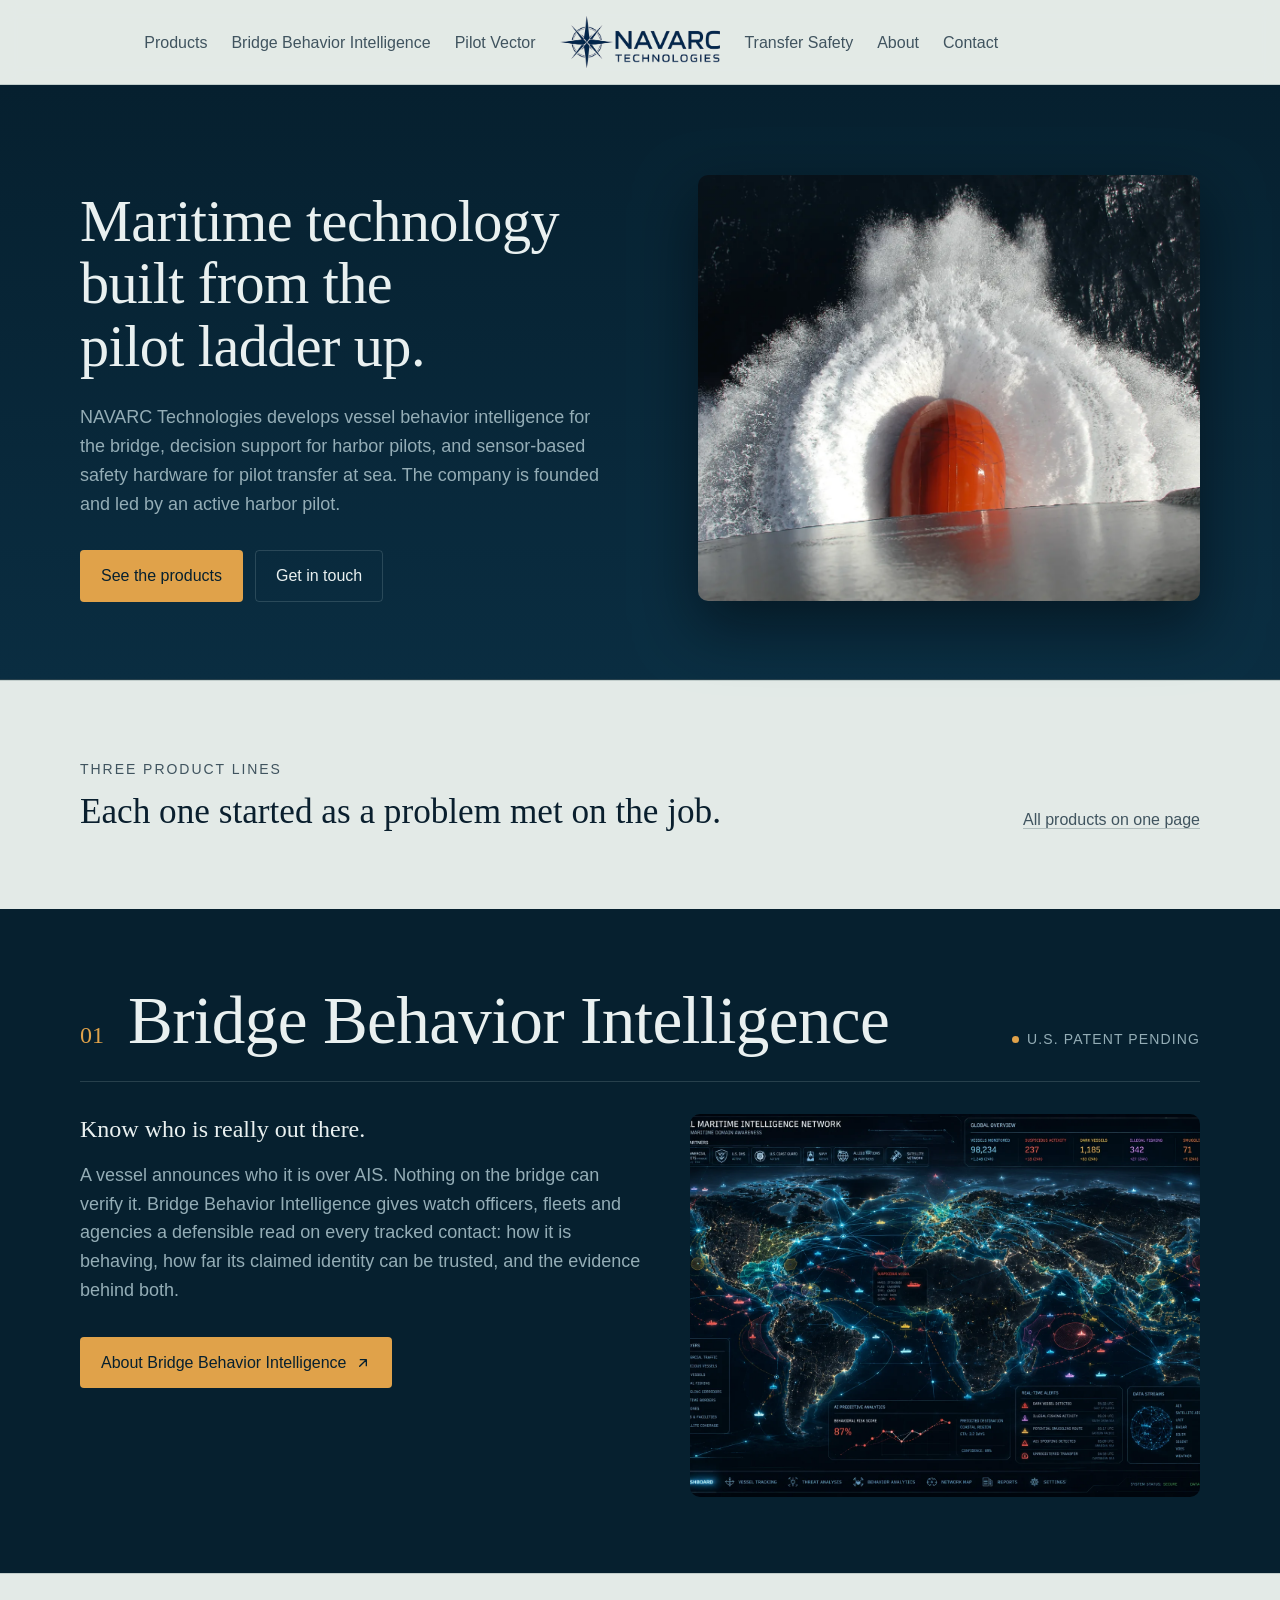
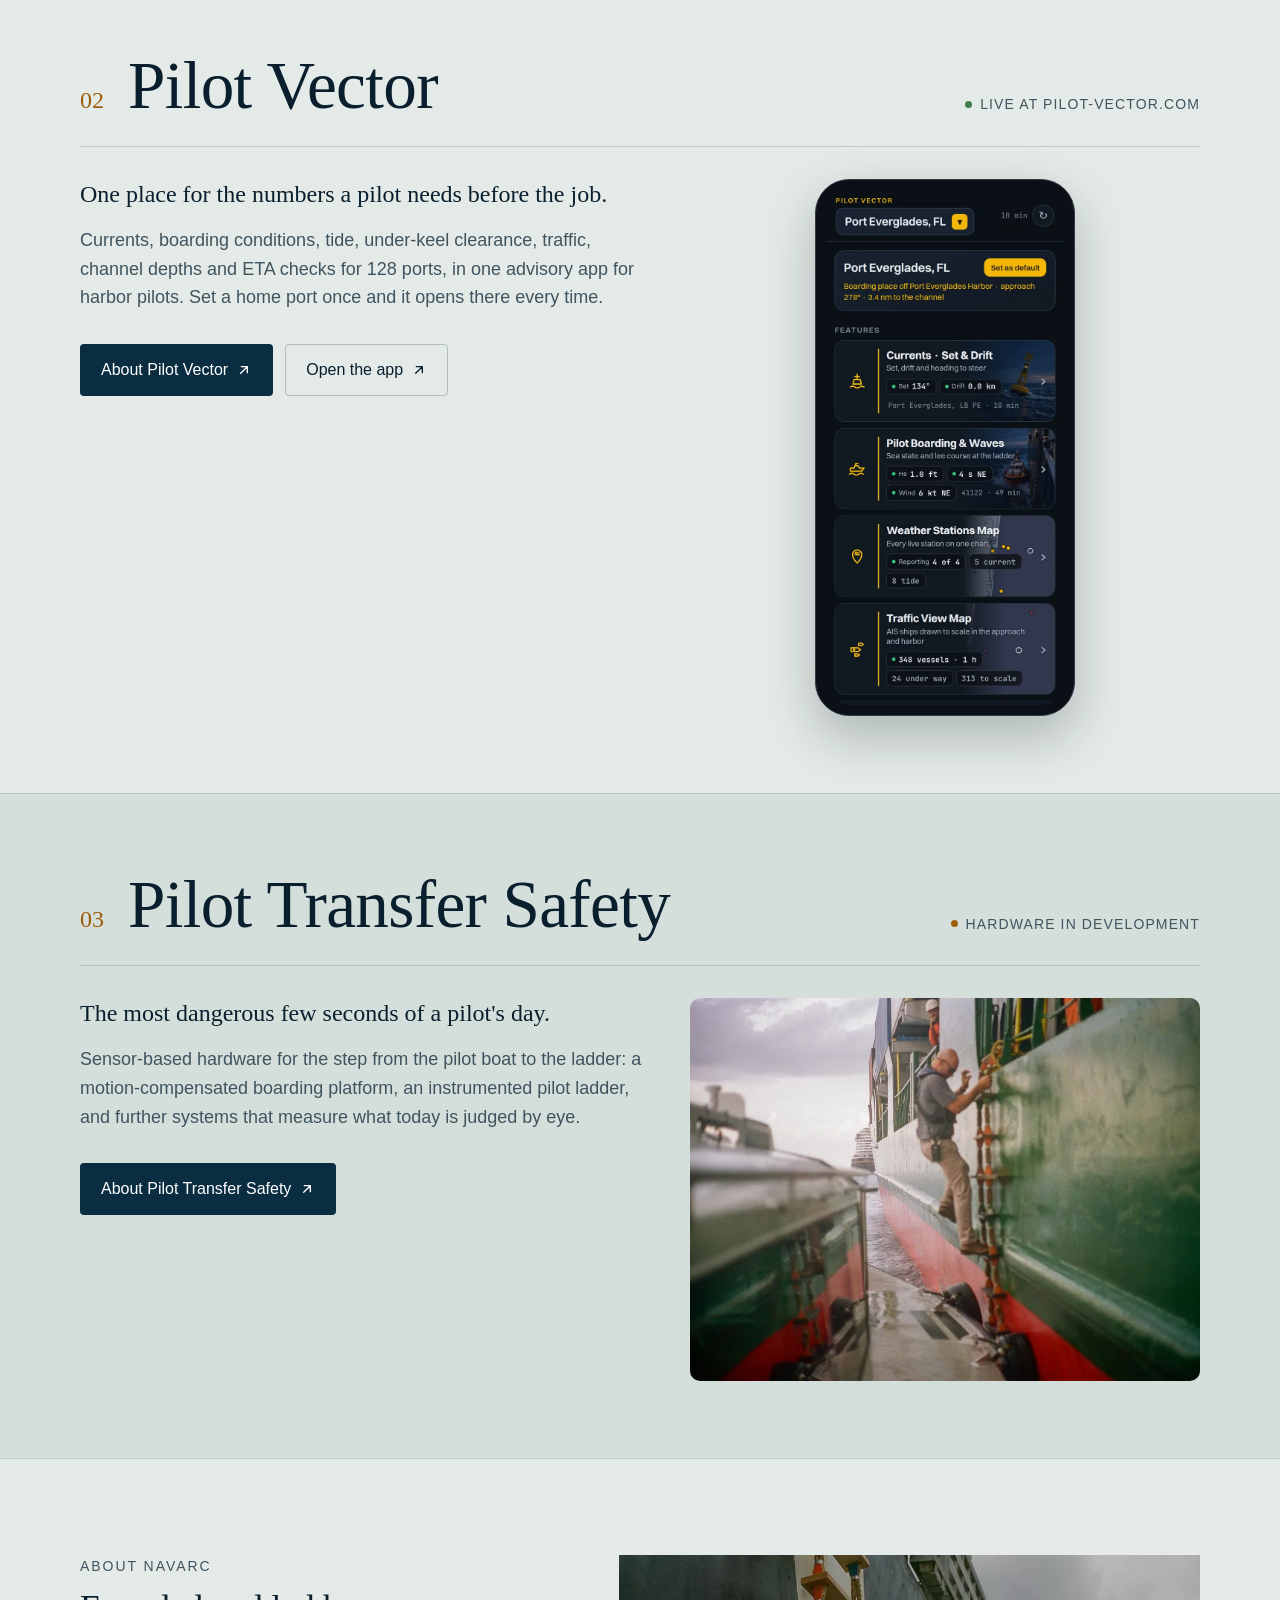
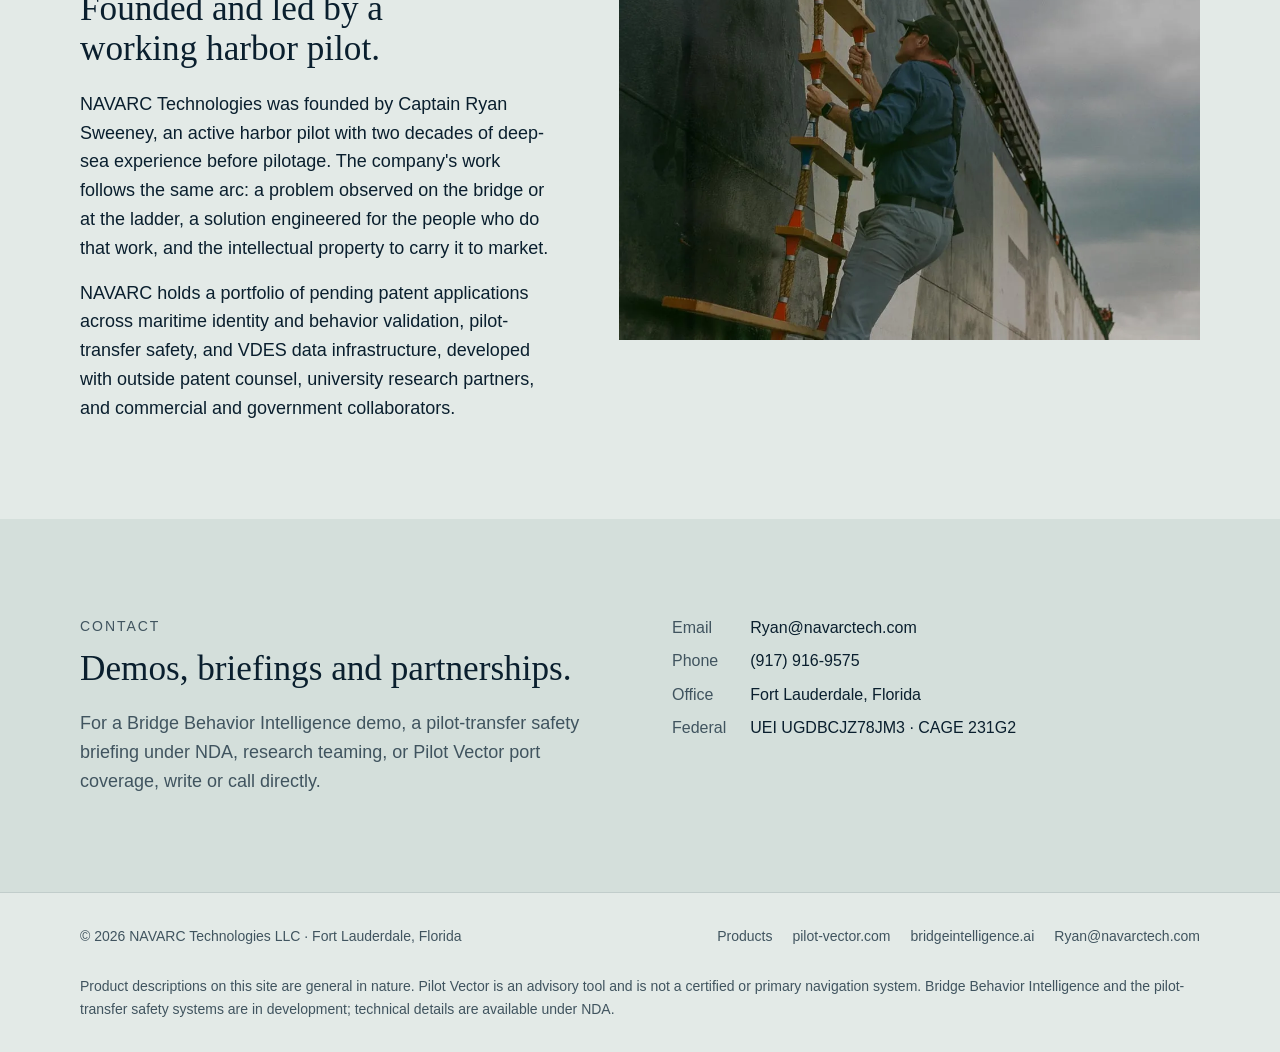
==== commit 14ce0a24: "Home: network concept image for BBI" ====
--- a/index.html
+++ b/index.html
@@ -105,7 +105,7 @@
                   <a class="btn btn--on-dark" href="./bbi.html">About Bridge Behavior Intelligence <svg viewBox="0 0 24 24" fill="none" stroke="currentColor" stroke-width="2" stroke-linecap="round" stroke-linejoin="round" aria-hidden="true"><path d="M7 17 17 7M8 7h9v9"/></svg></a>
                 </div>
               </div>
-              <div class="prow__media"><img src="./assets/bridge-lookout.webp" width="1024" height="679" alt="A ship&#x27;s master looking out from the bridge over the container stacks toward a coastline" loading="lazy" decoding="async" /></div>
+              <div class="prow__media"><img src="./assets/bbi-network.webp" width="1024" height="679" alt="Illustrative concept: a global maritime picture with vessel tracks, flagged contacts and behavior scores overlaid on a night map of the world" loading="lazy" decoding="async" /></div>
             </div>
           </div>
         </article>
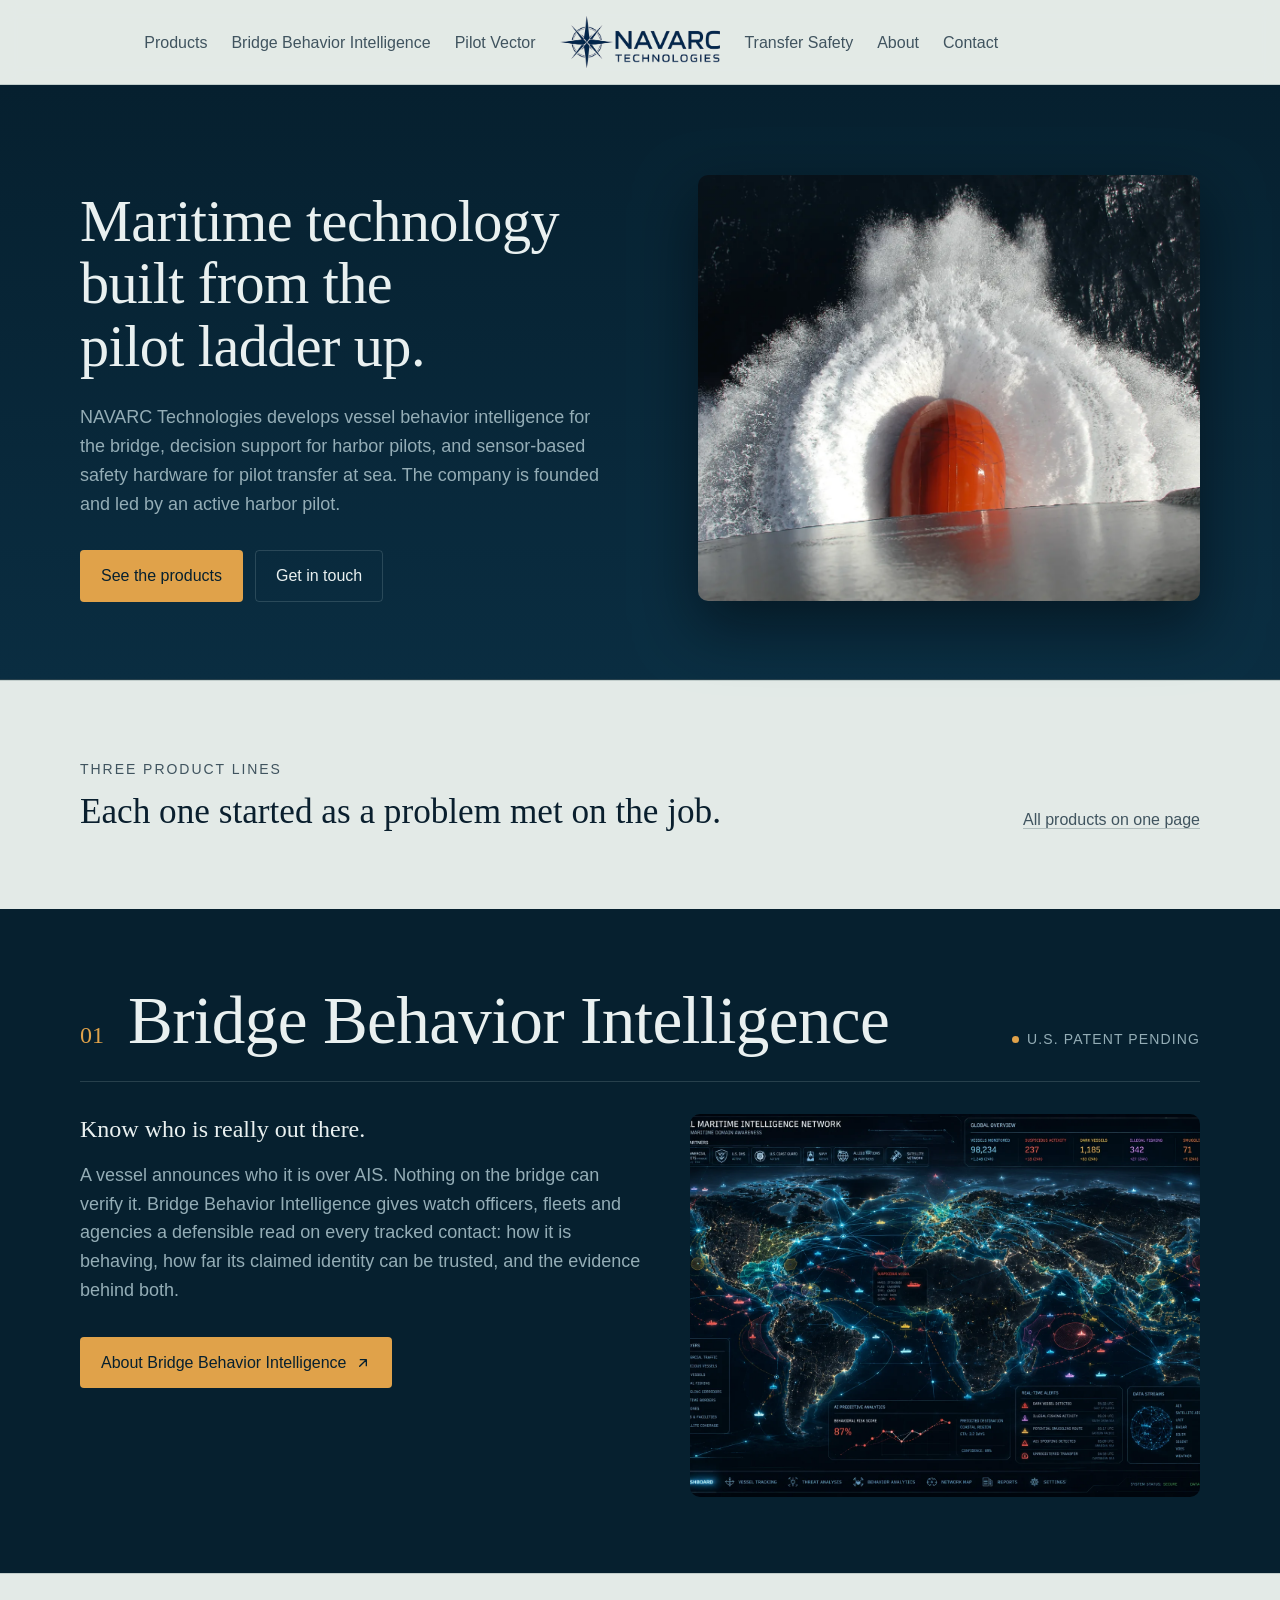
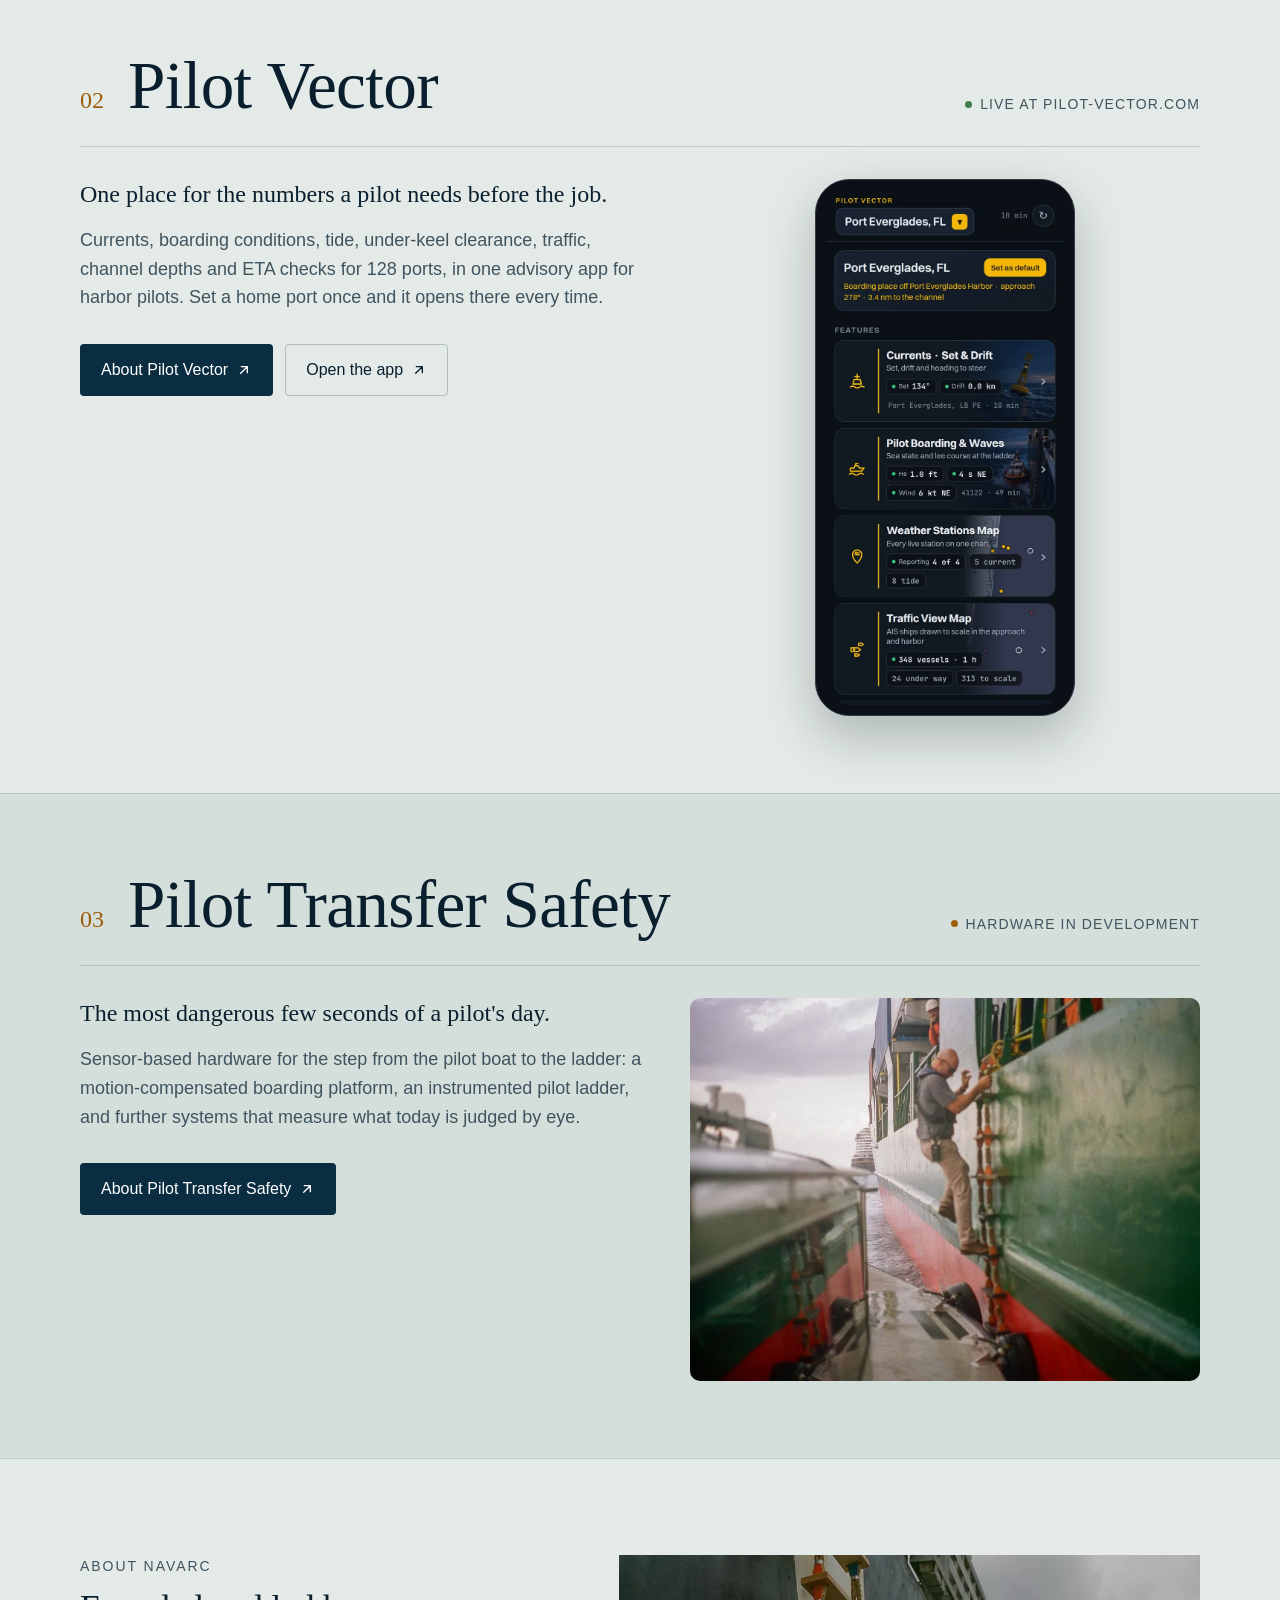
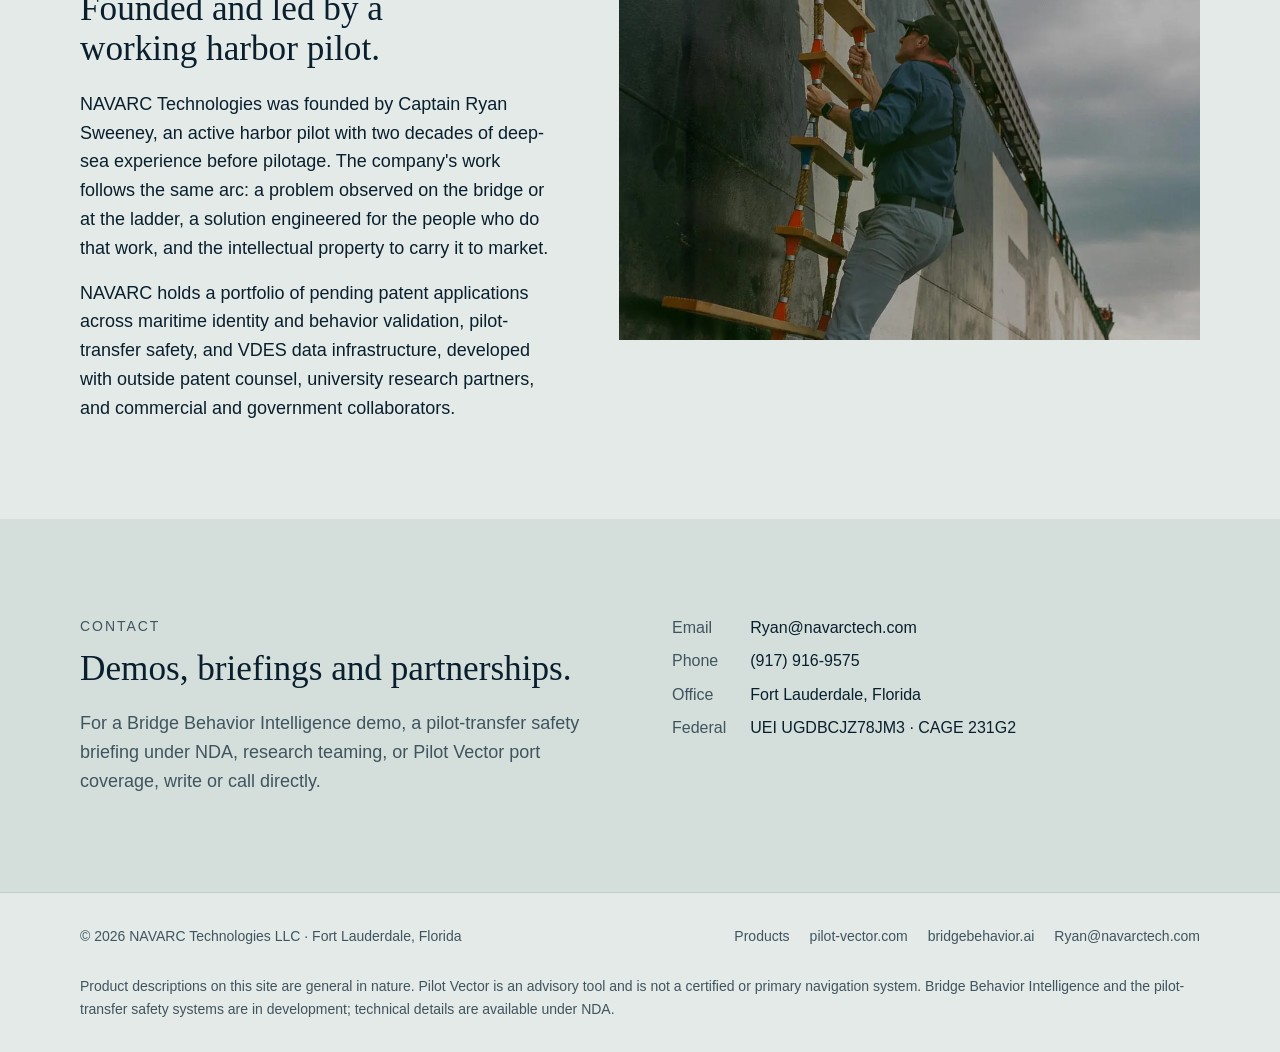
==== commit d1baedcd: "BBI link: bridgebehavior.ai" ====
--- a/index.html
+++ b/index.html
@@ -206,7 +206,7 @@
         <ul role="list">
           <li><a href="./products.html">Products</a></li>
           <li><a href="https://www.pilot-vector.com" target="_blank" rel="noopener noreferrer">pilot-vector.com</a></li>
-          <li><a href="https://www.bridgeintelligence.ai" target="_blank" rel="noopener noreferrer">bridgeintelligence.ai</a></li>
+          <li><a href="https://www.bridgebehavior.ai" target="_blank" rel="noopener noreferrer">bridgebehavior.ai</a></li>
           <li><a href="mailto:Ryan@navarctech.com">Ryan@navarctech.com</a></li>
         </ul>
         <p class="legal">
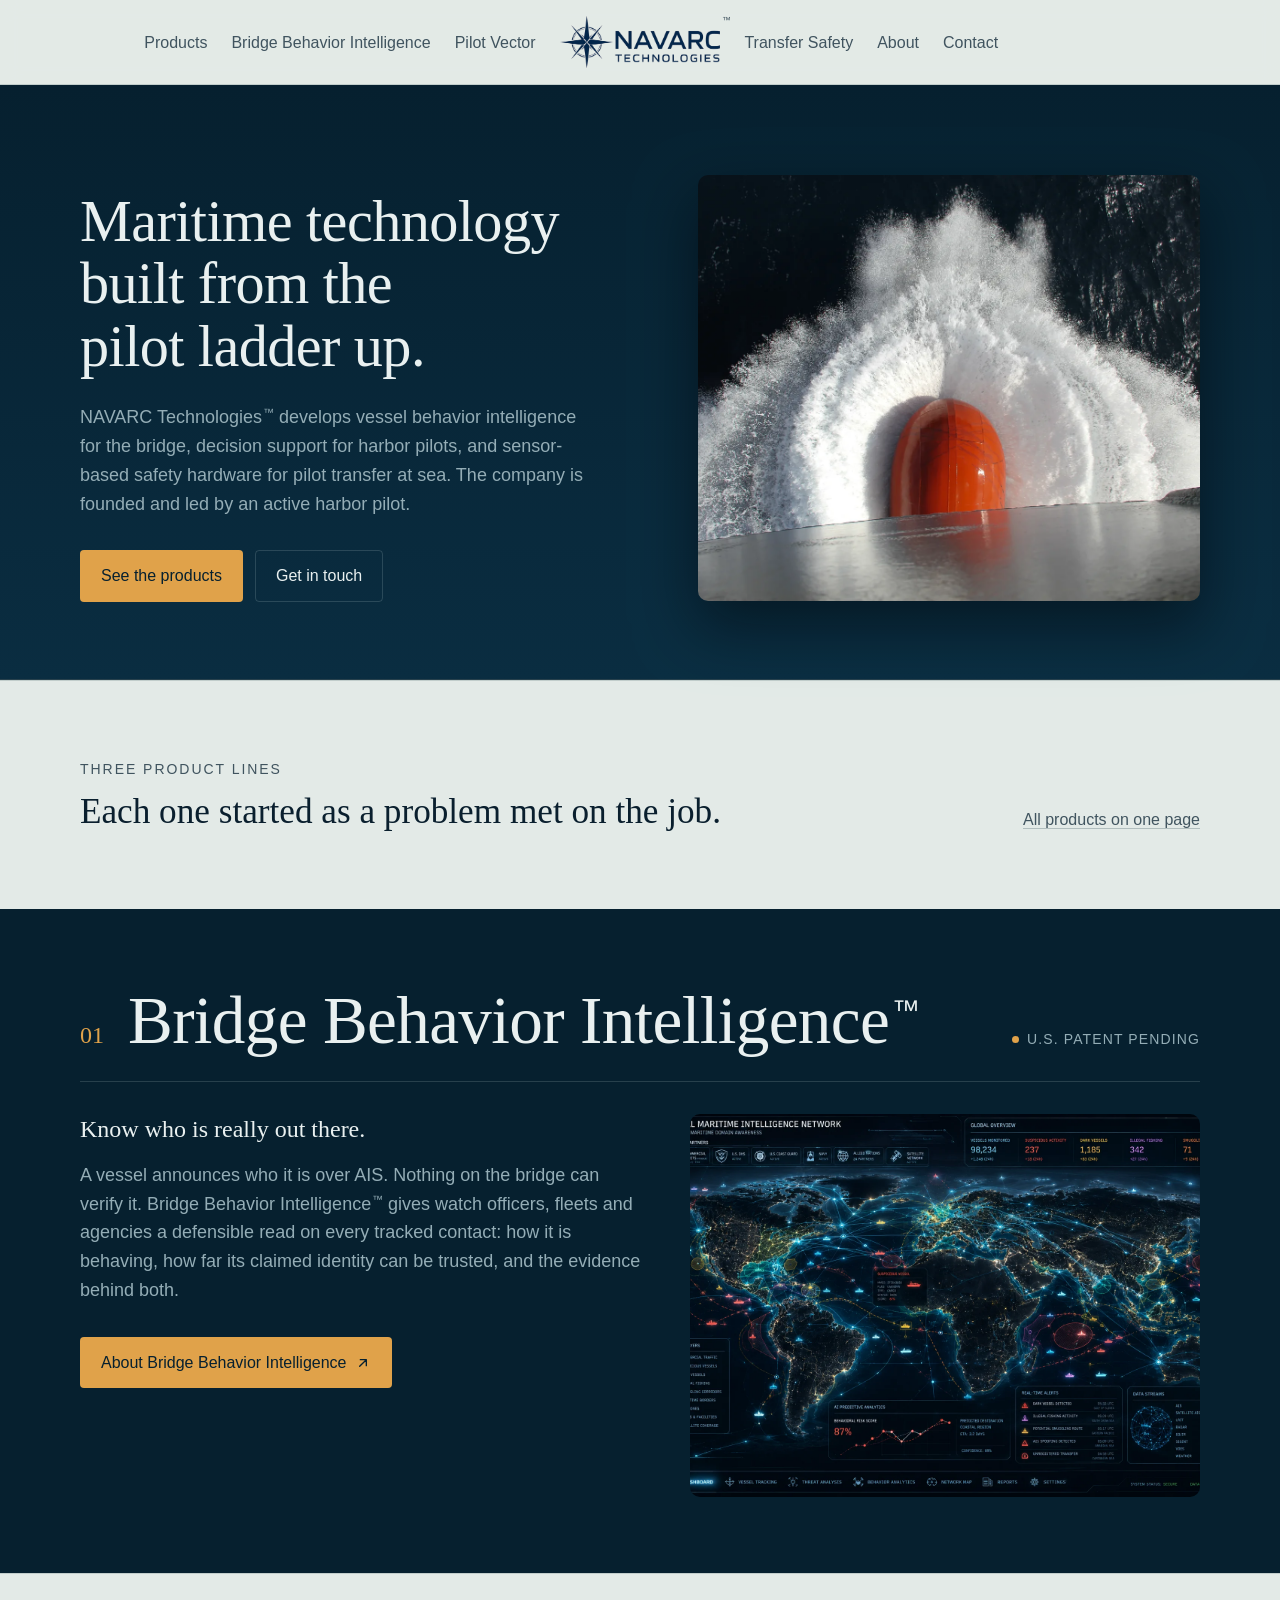
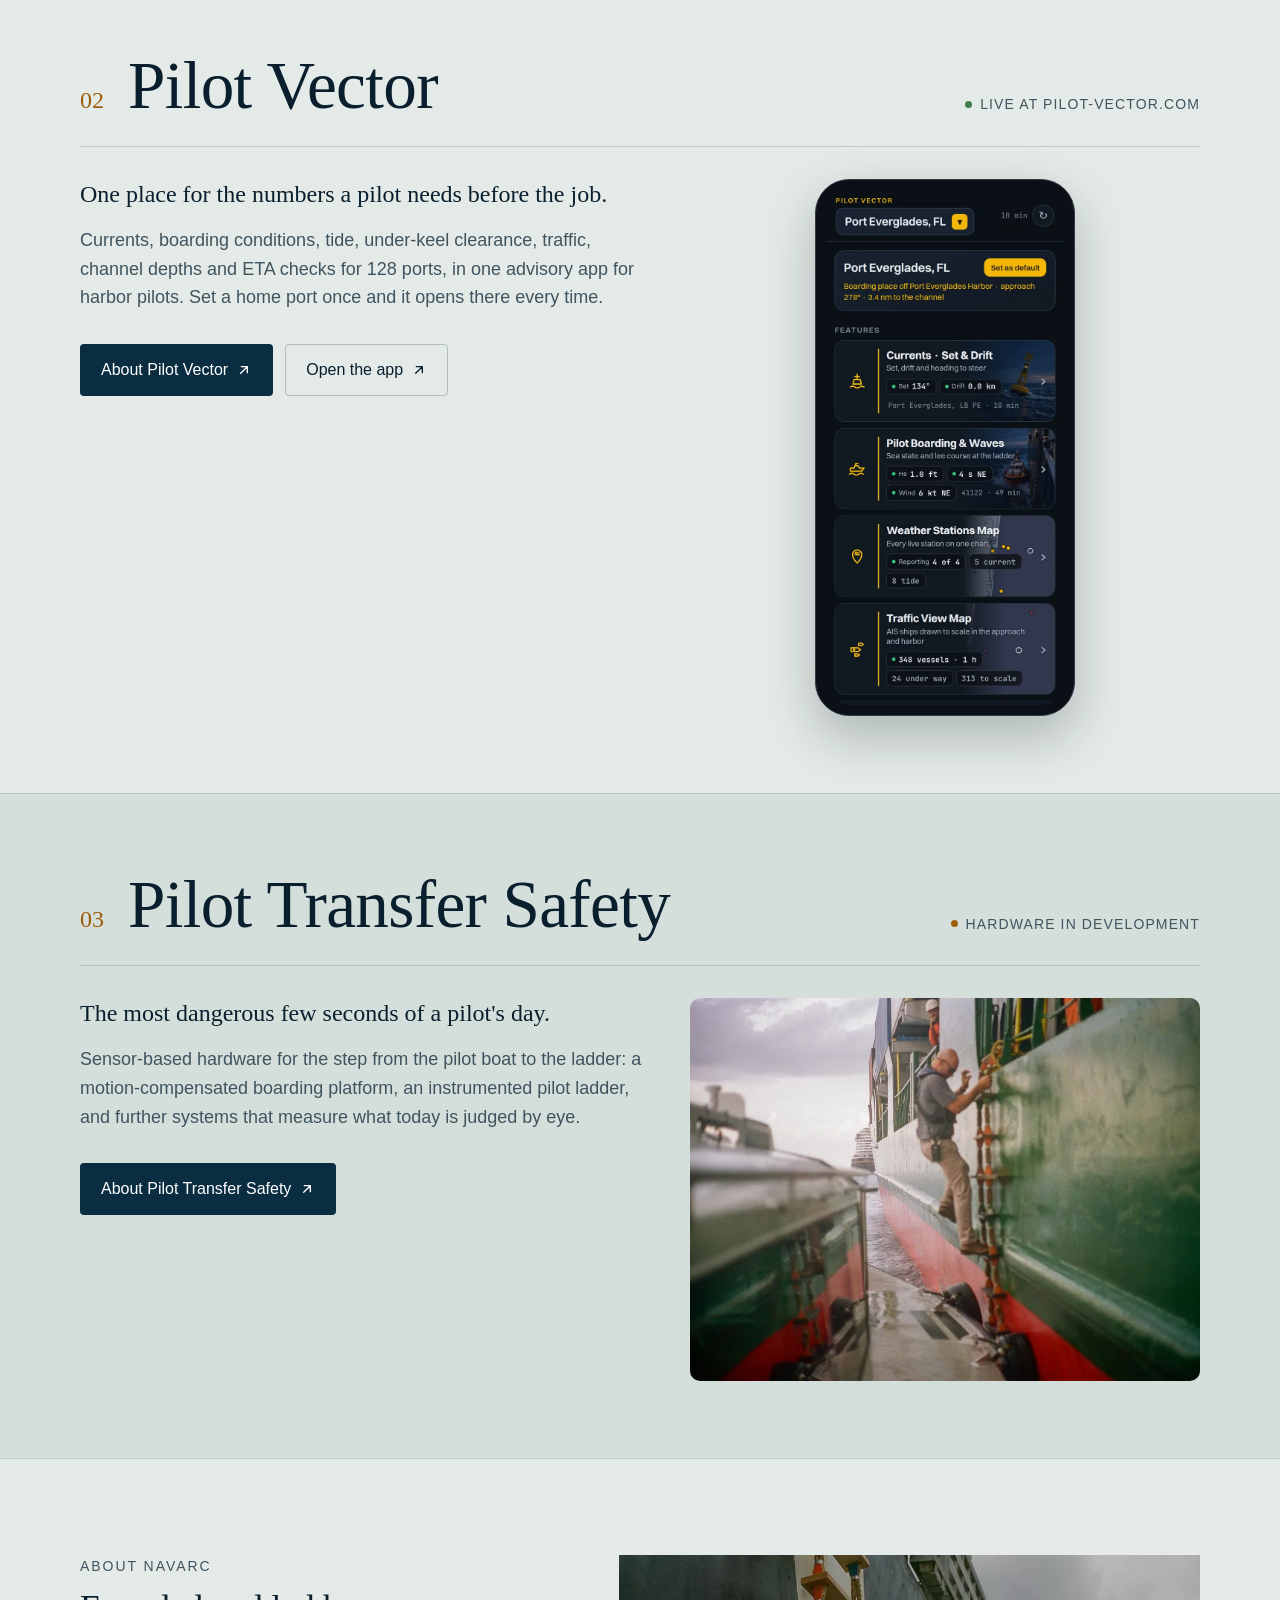
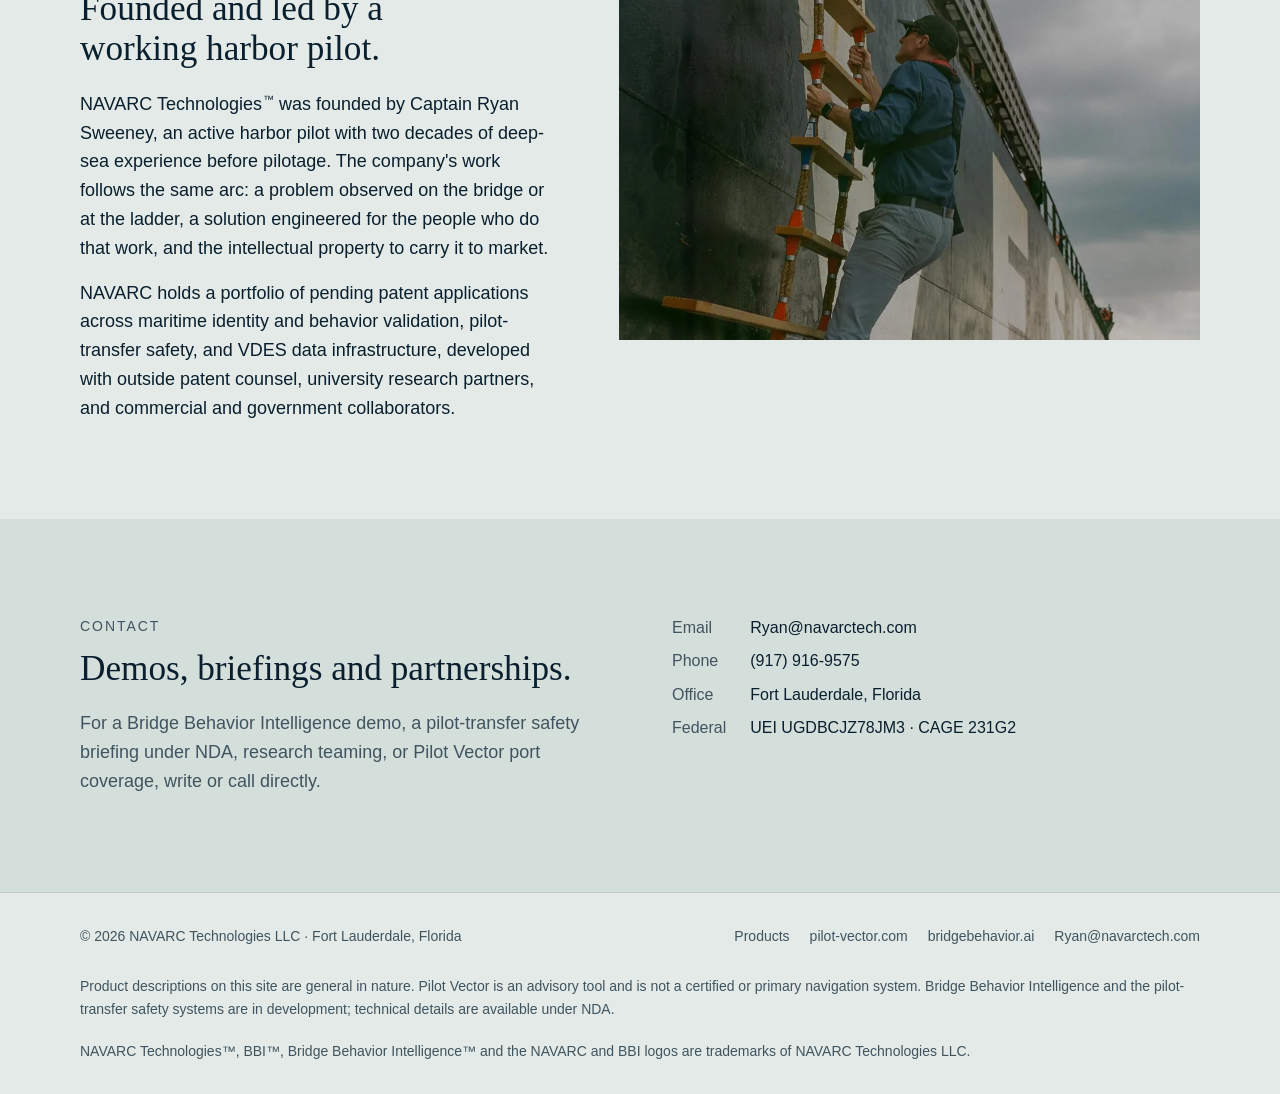
==== commit d02c6ec4: "Add TM marks to brand names and logos Per trademark counsel: TM on NAVARC Technologies, BBI, Bridge " ====
--- a/index.html
+++ b/index.html
@@ -3,10 +3,10 @@
   <head>
     <meta charset="utf-8" />
     <meta name="viewport" content="width=device-width, initial-scale=1" />
-    <title>NAVARC Technologies — Maritime technology built from the pilot ladder up</title>
-    <meta name="description" content="NAVARC Technologies develops Bridge Behavior Intelligence for vessel identity and behavior validation, Pilot Vector decision support for harbor pilots, and pilot-transfer safety systems. Fort Lauderdale, Florida." />
-    <meta property="og:title" content="NAVARC Technologies — Maritime technology built from the pilot ladder up" />
-    <meta property="og:description" content="NAVARC Technologies develops Bridge Behavior Intelligence for vessel identity and behavior validation, Pilot Vector decision support for harbor pilots, and pilot-transfer safety systems. Fort Lauderdale, Florida." />
+    <title>NAVARC Technologies™ — Maritime technology built from the pilot ladder up</title>
+    <meta name="description" content="NAVARC Technologies™ develops Bridge Behavior Intelligence™ for vessel identity and behavior validation, Pilot Vector decision support for harbor pilots, and pilot-transfer safety systems. Fort Lauderdale, Florida." />
+    <meta property="og:title" content="NAVARC Technologies™ — Maritime technology built from the pilot ladder up" />
+    <meta property="og:description" content="NAVARC Technologies™ develops Bridge Behavior Intelligence™ for vessel identity and behavior validation, Pilot Vector decision support for harbor pilots, and pilot-transfer safety systems. Fort Lauderdale, Florida." />
     <meta property="og:type" content="website" />
     <meta property="og:url" content="https://www.navarctech.com/" />
     <meta property="og:image" content="https://www.navarctech.com/assets/bulbous-bow.webp" />
@@ -33,7 +33,7 @@
           <svg viewBox="0 0 24 24" fill="none" stroke="currentColor" stroke-width="1.75" stroke-linecap="round" aria-hidden="true"><path d="M4 7h16M4 12h16M4 17h16" /></svg>
         </button>
         <a class="brand" href="./index.html" aria-label="NAVARC Technologies, home">
-          <img src="./assets/navarc-logo.png" width="900" height="291" alt="NAVARC Technologies" />
+          <span class="logo-tm logo-tm--brand"><img src="./assets/navarc-logo.png" width="900" height="291" alt="NAVARC Technologies™" /><span class="tm" aria-hidden="true">™</span></span>
         </a>
         <nav class="nav nav--right" aria-label="Primary, continued">
           <ul role="list">
@@ -64,7 +64,7 @@
           <div>
             <h1>Maritime technology built from the pilot ladder up.</h1>
             <p>
-              NAVARC Technologies develops vessel behavior intelligence for the bridge, decision support for harbor
+              NAVARC Technologies<span class="tm">™</span> develops vessel behavior intelligence for the bridge, decision support for harbor
               pilots, and sensor-based safety hardware for pilot transfer at sea. The company is founded and led by an active harbor
               pilot.
             </p>
@@ -94,13 +94,13 @@
           <div class="wrap">
             <header class="prow__head">
               <span class="prow__num">01</span>
-              <h3 id="home-bbi" class="prow__title">Bridge Behavior Intelligence</h3>
+              <h3 id="home-bbi" class="prow__title">Bridge Behavior Intelligence<span class="tm">™</span></h3>
               <p class="product__status">U.S. patent pending</p>
             </header>
             <div class="prow__grid">
               <div>
                 <p class="prow__tag">Know who is really out there.</p>
-                <p class="muted">A vessel announces who it is over AIS. Nothing on the bridge can verify it. Bridge Behavior Intelligence gives watch officers, fleets and agencies a defensible read on every tracked contact: how it is behaving, how far its claimed identity can be trusted, and the evidence behind both.</p>
+                <p class="muted">A vessel announces who it is over AIS. Nothing on the bridge can verify it. Bridge Behavior Intelligence<span class="tm">™</span> gives watch officers, fleets and agencies a defensible read on every tracked contact: how it is behaving, how far its claimed identity can be trusted, and the evidence behind both.</p>
                 <div class="product__actions">
                   <a class="btn btn--on-dark" href="./bbi.html">About Bridge Behavior Intelligence <svg viewBox="0 0 24 24" fill="none" stroke="currentColor" stroke-width="2" stroke-linecap="round" stroke-linejoin="round" aria-hidden="true"><path d="M7 17 17 7M8 7h9v9"/></svg></a>
                 </div>
@@ -158,7 +158,7 @@
             <p class="eyebrow">About NAVARC</p>
             <h2 id="about-title">Founded and led by a working harbor pilot.</h2>
             <p>
-              NAVARC Technologies was founded by Captain Ryan Sweeney, an active harbor pilot with two decades of
+              NAVARC Technologies<span class="tm">™</span> was founded by Captain Ryan Sweeney, an active harbor pilot with two decades of
               deep-sea experience before pilotage. The company's work follows the same arc: a problem observed on
               the bridge or at the ladder, a solution engineered for the people who do that work, and the
               intellectual property to carry it to market.
@@ -213,6 +213,9 @@
           Product descriptions on this site are general in nature. Pilot Vector is an advisory tool and is not a
           certified or primary navigation system. Bridge Behavior Intelligence and the pilot-transfer safety
           systems are in development; technical details are available under NDA.
+        </p>
+        <p class="legal legal--tm">
+          NAVARC Technologies™, BBI™, Bridge Behavior Intelligence™ and the NAVARC and BBI logos are trademarks of NAVARC Technologies LLC.
         </p>
       </div>
     </footer>
--- a/style.css
+++ b/style.css
@@ -1374,3 +1374,48 @@
   line-height: 1.02;
   max-width: 14ch;
 }
+
+/* ---------- Trademark marks ---------- */
+.tm {
+  font-family: var(--font-body);
+  font-weight: 500;
+  font-size: 0.42em;
+  line-height: 0;
+  vertical-align: super;
+  letter-spacing: 0;
+  margin-left: 0.1em;
+  white-space: nowrap;
+}
+p .tm {
+  font-size: 0.6em;
+}
+.logo-tm {
+  position: relative;
+  display: inline-flex;
+  align-items: flex-start;
+  flex-shrink: 0;
+}
+.logo-tm .tm {
+  vertical-align: baseline;
+  line-height: 1;
+  font-size: 7px;
+  margin-left: 2px;
+  color: var(--color-text-muted);
+}
+.logo-tm--brand .tm {
+  position: absolute;
+  top: 0;
+  right: -0.65rem;
+  margin: 0;
+  font-size: 0.55rem;
+}
+.logo-tm--lockup .tm {
+  position: absolute;
+  top: 2%;
+  right: -0.4rem;
+  font-size: 0.72rem;
+  margin: 0;
+}
+.site-footer .legal--tm {
+  margin-top: var(--space-2);
+}
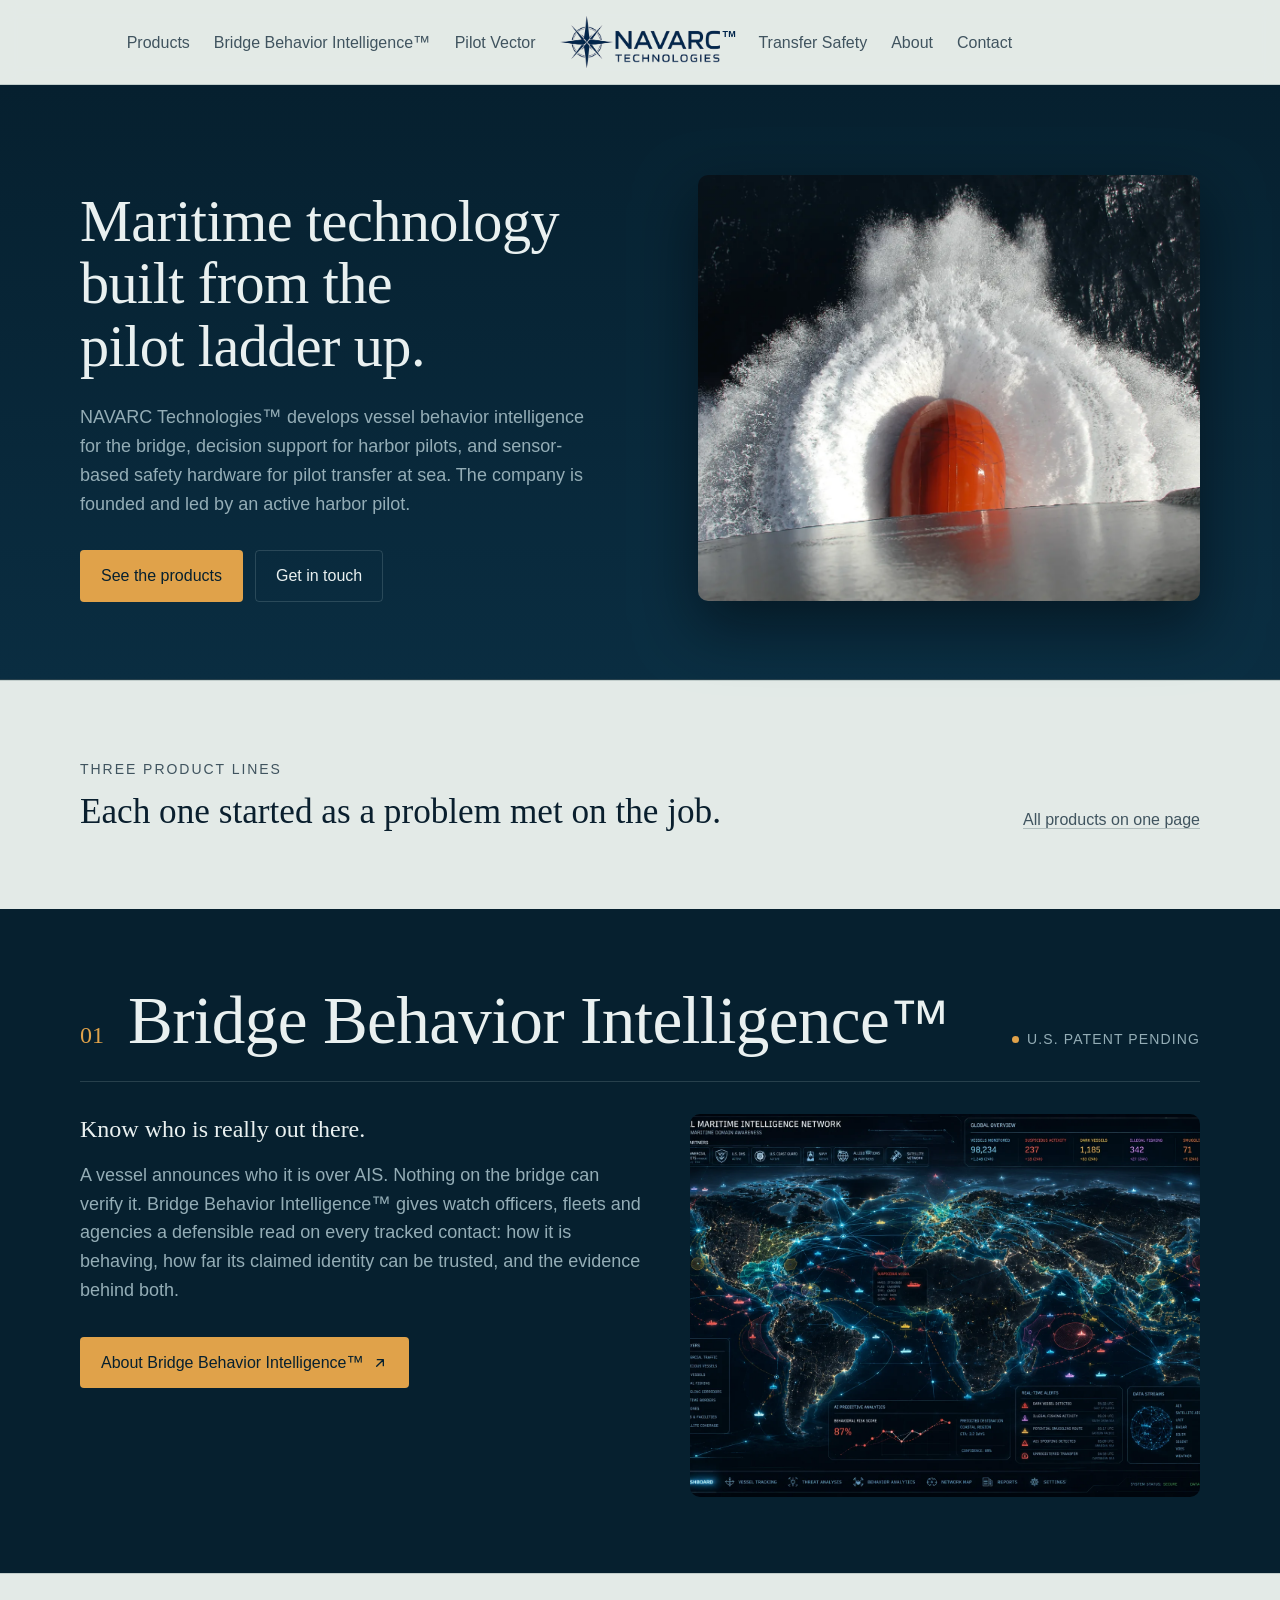
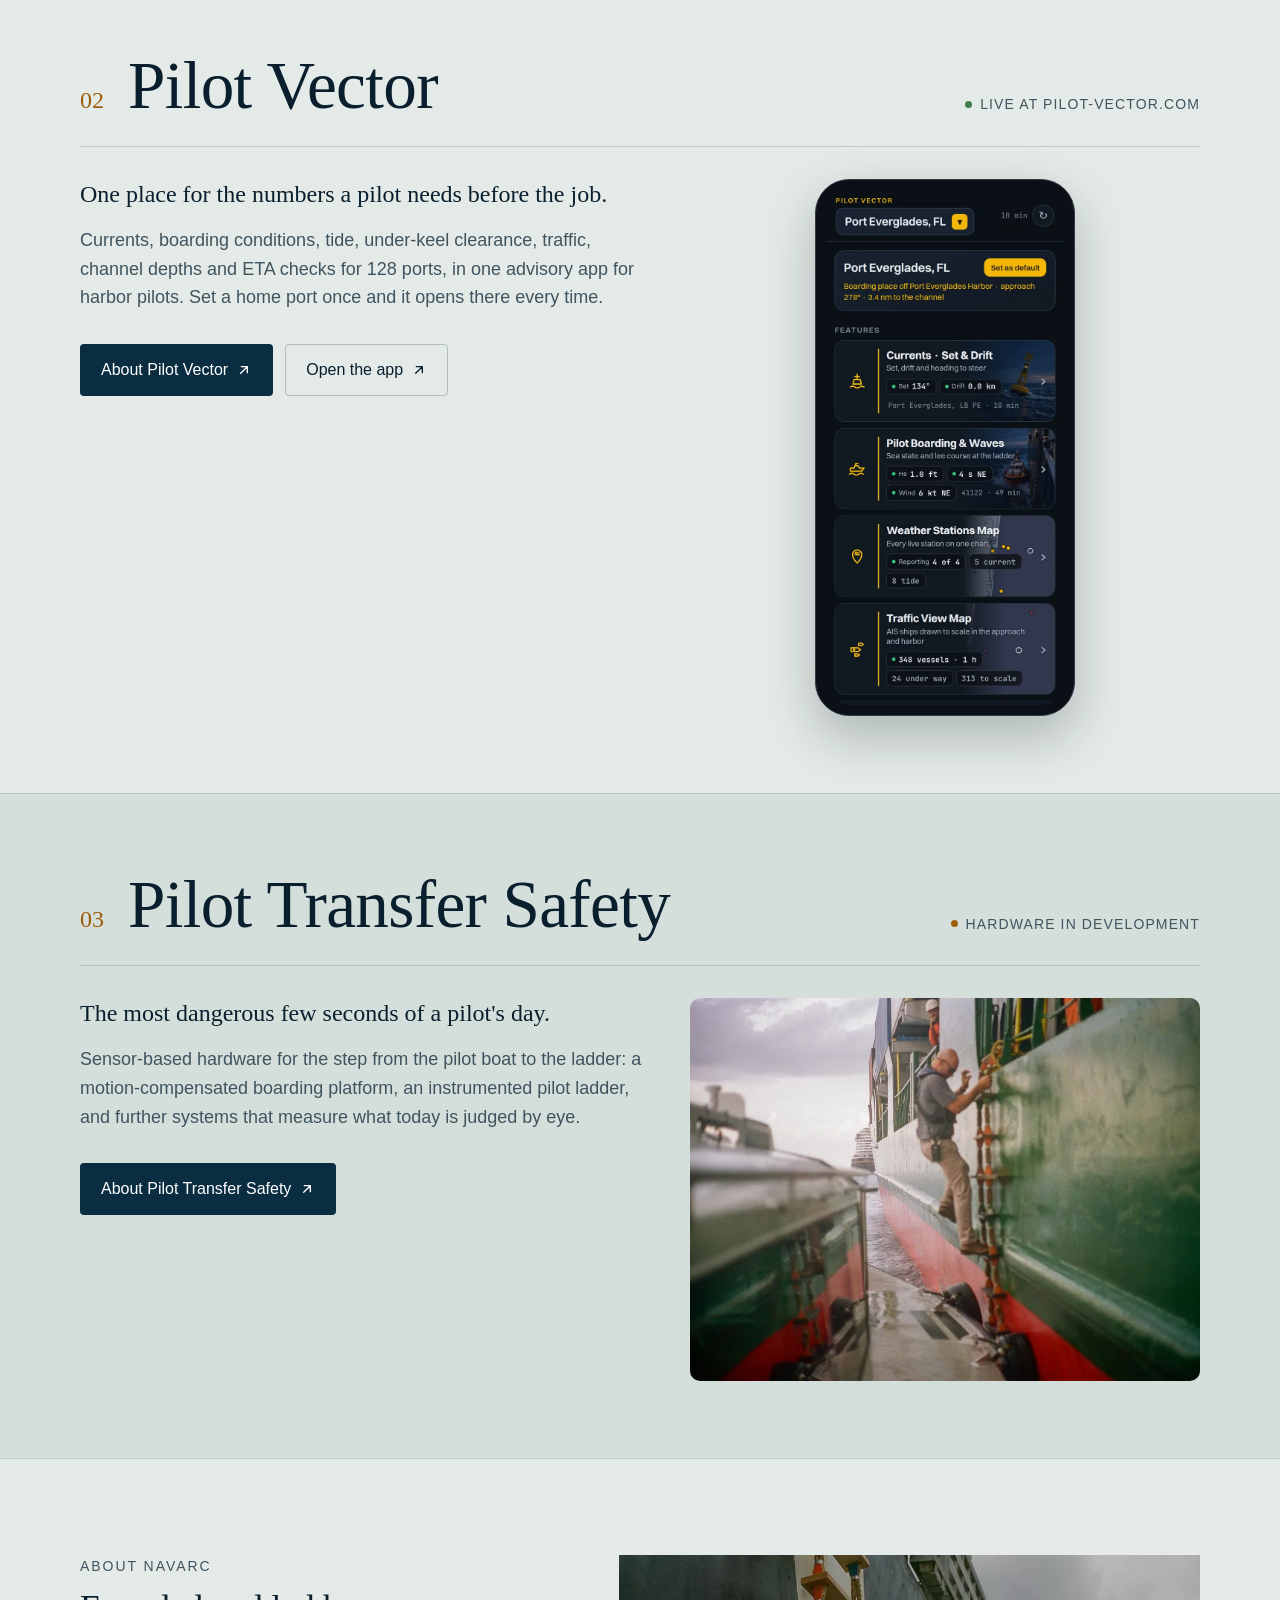
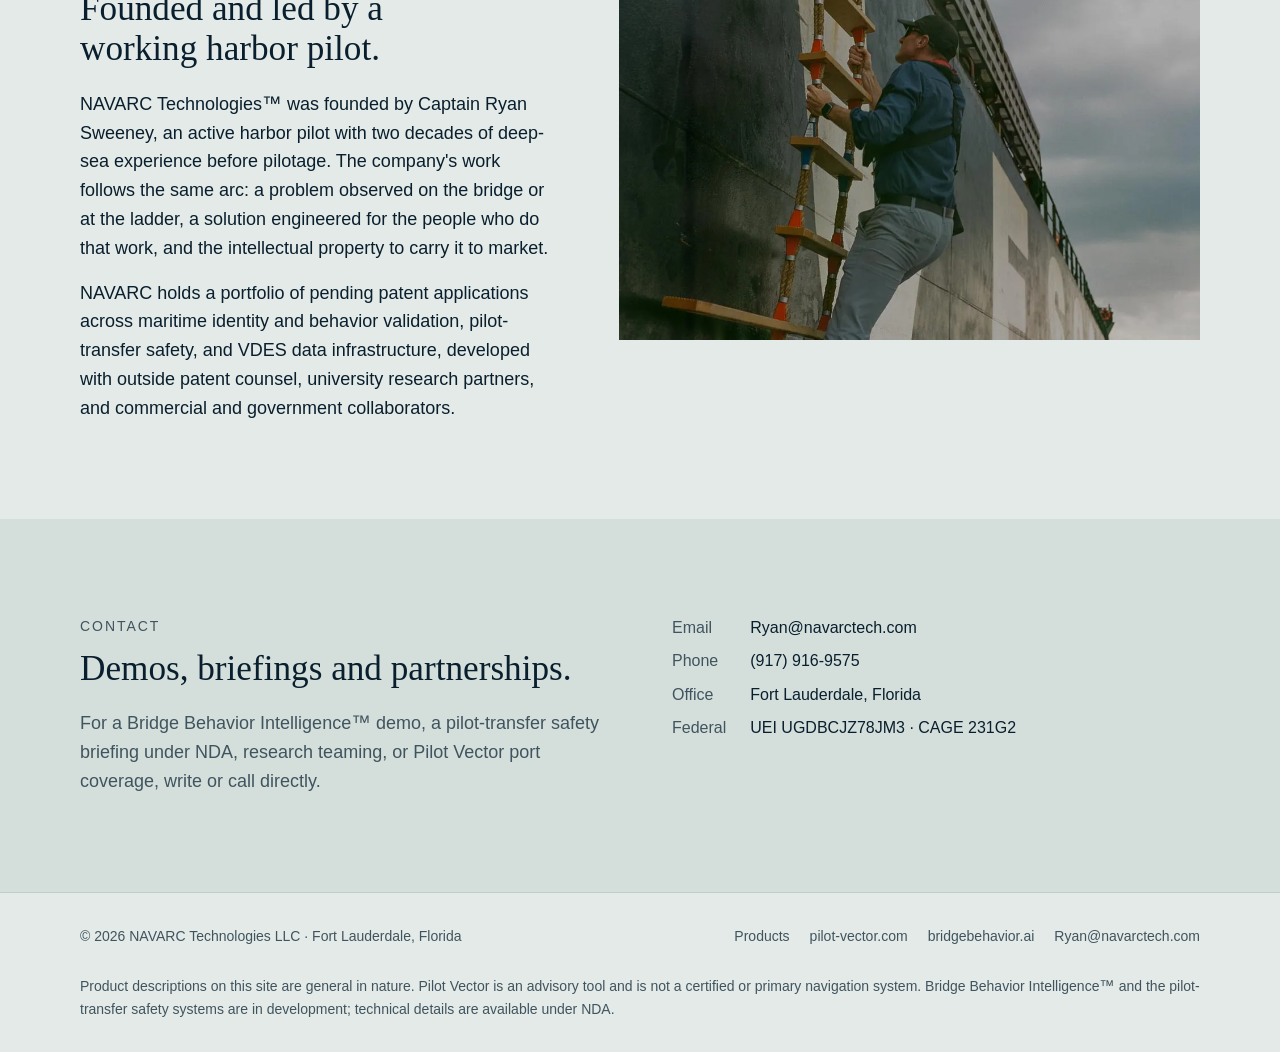
==== commit ba41970f: "Add TM notices to brand names and logos Bridge Behavior Intelligence and NAVARC Technologies carry a" ====
--- a/index.html
+++ b/index.html
@@ -3,10 +3,10 @@
   <head>
     <meta charset="utf-8" />
     <meta name="viewport" content="width=device-width, initial-scale=1" />
-    <title>NAVARC Technologies™ — Maritime technology built from the pilot ladder up</title>
-    <meta name="description" content="NAVARC Technologies™ develops Bridge Behavior Intelligence™ for vessel identity and behavior validation, Pilot Vector decision support for harbor pilots, and pilot-transfer safety systems. Fort Lauderdale, Florida." />
-    <meta property="og:title" content="NAVARC Technologies™ — Maritime technology built from the pilot ladder up" />
-    <meta property="og:description" content="NAVARC Technologies™ develops Bridge Behavior Intelligence™ for vessel identity and behavior validation, Pilot Vector decision support for harbor pilots, and pilot-transfer safety systems. Fort Lauderdale, Florida." />
+    <title>NAVARC Technologies — Maritime technology built from the pilot ladder up</title>
+    <meta name="description" content="NAVARC Technologies develops Bridge Behavior Intelligence for vessel identity and behavior validation, Pilot Vector decision support for harbor pilots, and pilot-transfer safety systems. Fort Lauderdale, Florida." />
+    <meta property="og:title" content="NAVARC Technologies — Maritime technology built from the pilot ladder up" />
+    <meta property="og:description" content="NAVARC Technologies develops Bridge Behavior Intelligence for vessel identity and behavior validation, Pilot Vector decision support for harbor pilots, and pilot-transfer safety systems. Fort Lauderdale, Florida." />
     <meta property="og:type" content="website" />
     <meta property="og:url" content="https://www.navarctech.com/" />
     <meta property="og:image" content="https://www.navarctech.com/assets/bulbous-bow.webp" />
@@ -14,8 +14,8 @@
     <link rel="preconnect" href="https://api.fontshare.com" crossorigin />
     <link href="https://api.fontshare.com/v2/css?f[]=zodiak@400&display=swap" rel="stylesheet" />
     <link href="https://api.fontshare.com/v2/css?f[]=satoshi@400,500,700&display=swap" rel="stylesheet" />
-    <link rel="stylesheet" href="./base.css?v=9f34be7d" />
-    <link rel="stylesheet" href="./style.css?v=9f34be7d" />
+    <link rel="stylesheet" href="./base.css?v=d647440e" />
+    <link rel="stylesheet" href="./style.css?v=d647440e" />
   </head>
   <body>
     <a class="skip-link" href="#main">Skip to content</a>
@@ -25,7 +25,7 @@
         <nav class="nav nav--left" aria-label="Primary">
           <ul role="list">
 <li><a href="./products.html">Products</a></li>
-<li><a href="./bbi.html">Bridge Behavior Intelligence</a></li>
+<li><a href="./bbi.html">Bridge Behavior Intelligence<sup class="tm">&trade;</sup></a></li>
 <li><a href="./pilot-vector.html">Pilot Vector</a></li>
           </ul>
         </nav>
@@ -33,7 +33,8 @@
           <svg viewBox="0 0 24 24" fill="none" stroke="currentColor" stroke-width="1.75" stroke-linecap="round" aria-hidden="true"><path d="M4 7h16M4 12h16M4 17h16" /></svg>
         </button>
         <a class="brand" href="./index.html" aria-label="NAVARC Technologies, home">
-          <span class="logo-tm logo-tm--brand"><img src="./assets/navarc-logo.png" width="900" height="291" alt="NAVARC Technologies™" /><span class="tm" aria-hidden="true">™</span></span>
+          <img src="./assets/navarc-logo.png" width="900" height="291" alt="NAVARC Technologies" />
+          <span class="logo-tm" aria-hidden="true">TM</span>
         </a>
         <nav class="nav nav--right" aria-label="Primary, continued">
           <ul role="list">
@@ -47,7 +48,7 @@
         <nav class="wrap" aria-label="Primary, mobile">
           <ul role="list">
 <li><a href="./products.html">Products</a></li>
-<li><a href="./bbi.html">Bridge Behavior Intelligence</a></li>
+<li><a href="./bbi.html">Bridge Behavior Intelligence<sup class="tm">&trade;</sup></a></li>
 <li><a href="./pilot-vector.html">Pilot Vector</a></li>
 <li><a href="./transfer-safety.html">Transfer Safety</a></li>
 <li><a href="./index.html#about">About</a></li>
@@ -64,7 +65,7 @@
           <div>
             <h1>Maritime technology built from the pilot ladder up.</h1>
             <p>
-              NAVARC Technologies<span class="tm">™</span> develops vessel behavior intelligence for the bridge, decision support for harbor
+              NAVARC Technologies<sup class="tm">&trade;</sup> develops vessel behavior intelligence for the bridge, decision support for harbor
               pilots, and sensor-based safety hardware for pilot transfer at sea. The company is founded and led by an active harbor
               pilot.
             </p>
@@ -94,15 +95,15 @@
           <div class="wrap">
             <header class="prow__head">
               <span class="prow__num">01</span>
-              <h3 id="home-bbi" class="prow__title">Bridge Behavior Intelligence<span class="tm">™</span></h3>
+              <h3 id="home-bbi" class="prow__title">Bridge Behavior Intelligence<sup class="tm">&trade;</sup></h3>
               <p class="product__status">U.S. patent pending</p>
             </header>
             <div class="prow__grid">
               <div>
                 <p class="prow__tag">Know who is really out there.</p>
-                <p class="muted">A vessel announces who it is over AIS. Nothing on the bridge can verify it. Bridge Behavior Intelligence<span class="tm">™</span> gives watch officers, fleets and agencies a defensible read on every tracked contact: how it is behaving, how far its claimed identity can be trusted, and the evidence behind both.</p>
+                <p class="muted">A vessel announces who it is over AIS. Nothing on the bridge can verify it. Bridge Behavior Intelligence<sup class="tm">&trade;</sup> gives watch officers, fleets and agencies a defensible read on every tracked contact: how it is behaving, how far its claimed identity can be trusted, and the evidence behind both.</p>
                 <div class="product__actions">
-                  <a class="btn btn--on-dark" href="./bbi.html">About Bridge Behavior Intelligence <svg viewBox="0 0 24 24" fill="none" stroke="currentColor" stroke-width="2" stroke-linecap="round" stroke-linejoin="round" aria-hidden="true"><path d="M7 17 17 7M8 7h9v9"/></svg></a>
+                  <a class="btn btn--on-dark" href="./bbi.html"><span class="btn__label">About Bridge Behavior Intelligence<sup class="tm">&trade;</sup></span> <svg viewBox="0 0 24 24" fill="none" stroke="currentColor" stroke-width="2" stroke-linecap="round" stroke-linejoin="round" aria-hidden="true"><path d="M7 17 17 7M8 7h9v9"/></svg></a>
                 </div>
               </div>
               <div class="prow__media"><img src="./assets/bbi-network.webp" width="1024" height="679" alt="Illustrative concept: a global maritime picture with vessel tracks, flagged contacts and behavior scores overlaid on a night map of the world" loading="lazy" decoding="async" /></div>
@@ -158,7 +159,7 @@
             <p class="eyebrow">About NAVARC</p>
             <h2 id="about-title">Founded and led by a working harbor pilot.</h2>
             <p>
-              NAVARC Technologies<span class="tm">™</span> was founded by Captain Ryan Sweeney, an active harbor pilot with two decades of
+              NAVARC Technologies<sup class="tm">&trade;</sup> was founded by Captain Ryan Sweeney, an active harbor pilot with two decades of
               deep-sea experience before pilotage. The company's work follows the same arc: a problem observed on
               the bridge or at the ladder, a solution engineered for the people who do that work, and the
               intellectual property to carry it to market.
@@ -181,7 +182,7 @@
             <p class="eyebrow">Contact</p>
             <h2 id="contact-title">Demos, briefings and partnerships.</h2>
             <p class="muted">
-              For a Bridge Behavior Intelligence demo, a pilot-transfer safety briefing under NDA, research teaming,
+              For a Bridge Behavior Intelligence<sup class="tm">&trade;</sup> demo, a pilot-transfer safety briefing under NDA, research teaming,
               or Pilot Vector port coverage, write or call directly.
             </p>
           </div>
@@ -211,11 +212,8 @@
         </ul>
         <p class="legal">
           Product descriptions on this site are general in nature. Pilot Vector is an advisory tool and is not a
-          certified or primary navigation system. Bridge Behavior Intelligence and the pilot-transfer safety
+          certified or primary navigation system. Bridge Behavior Intelligence<sup class="tm">&trade;</sup> and the pilot-transfer safety
           systems are in development; technical details are available under NDA.
-        </p>
-        <p class="legal legal--tm">
-          NAVARC Technologies™, BBI™, Bridge Behavior Intelligence™ and the NAVARC and BBI logos are trademarks of NAVARC Technologies LLC.
         </p>
       </div>
     </footer>
--- a/style.css
+++ b/style.css
@@ -1375,47 +1375,73 @@
   max-width: 14ch;
 }
 
-/* ---------- Trademark marks ---------- */
+/* ---------- Trademark notices ---------- */
+/* Text marks: "Name™" in running copy, headings, navigation and buttons. */
 .tm {
   font-family: var(--font-body);
   font-weight: 500;
-  font-size: 0.42em;
+  font-style: normal;
+  font-size: 1.1em;
   line-height: 0;
-  vertical-align: super;
   letter-spacing: 0;
-  margin-left: 0.1em;
-  white-space: nowrap;
-}
-p .tm {
-  font-size: 0.6em;
-}
+  vertical-align: baseline;
+}
+h1 .tm,
+h2 .tm,
+h3 .tm,
+.more__list strong .tm {
+  font-size: 0.92em;
+  font-weight: 400;
+}
+/* Logo marks: a small "TM" set against the upper right of each logo's lettering. */
 .logo-tm {
+  position: absolute;
+  font-family: var(--font-body);
+  font-weight: 700;
+  font-size: 8px;
+  line-height: 1;
+  letter-spacing: 0.04em;
+  pointer-events: none;
+  user-select: none;
+}
+.brand {
   position: relative;
-  display: inline-flex;
-  align-items: flex-start;
+}
+.brand .logo-tm {
+  left: calc(100% + 2px);
+  top: 26%;
+  color: #00254b;
+}
+.lockup__logo {
+  position: relative;
+  display: block;
   flex-shrink: 0;
 }
-.logo-tm .tm {
-  vertical-align: baseline;
-  line-height: 1;
-  font-size: 7px;
-  margin-left: 2px;
-  color: var(--color-text-muted);
-}
-.logo-tm--brand .tm {
-  position: absolute;
-  top: 0;
-  right: -0.65rem;
-  margin: 0;
-  font-size: 0.55rem;
-}
-.logo-tm--lockup .tm {
-  position: absolute;
-  top: 2%;
-  right: -0.4rem;
-  font-size: 0.72rem;
-  margin: 0;
-}
-.site-footer .legal--tm {
-  margin-top: var(--space-2);
-}
+.lockup__logo .lockup__mark {
+  display: block;
+}
+.lockup__logo .logo-tm {
+  left: 93.4%;
+  top: 72.4%;
+  color: #001936;
+}
+@media (min-width: 1024px) {
+  .logo-tm {
+    font-size: 9px;
+  }
+  /* The mark hangs just right of the logo; start the right-hand nav a little later to clear it.
+     The header columns are equal, so the logo stays centred. */
+  .nav--right ul {
+    padding-left: 14px;
+  }
+  .lockup__logo .logo-tm {
+    font-size: 10px;
+  }
+}
+/* The mark adds a little width to the longest nav label; tighten the nav spacing on
+   narrow desktops so the labels stay on one line. */
+@media (min-width: 1024px) and (max-width: 1199px) {
+  .nav ul {
+    gap: var(--space-4);
+  }
+}
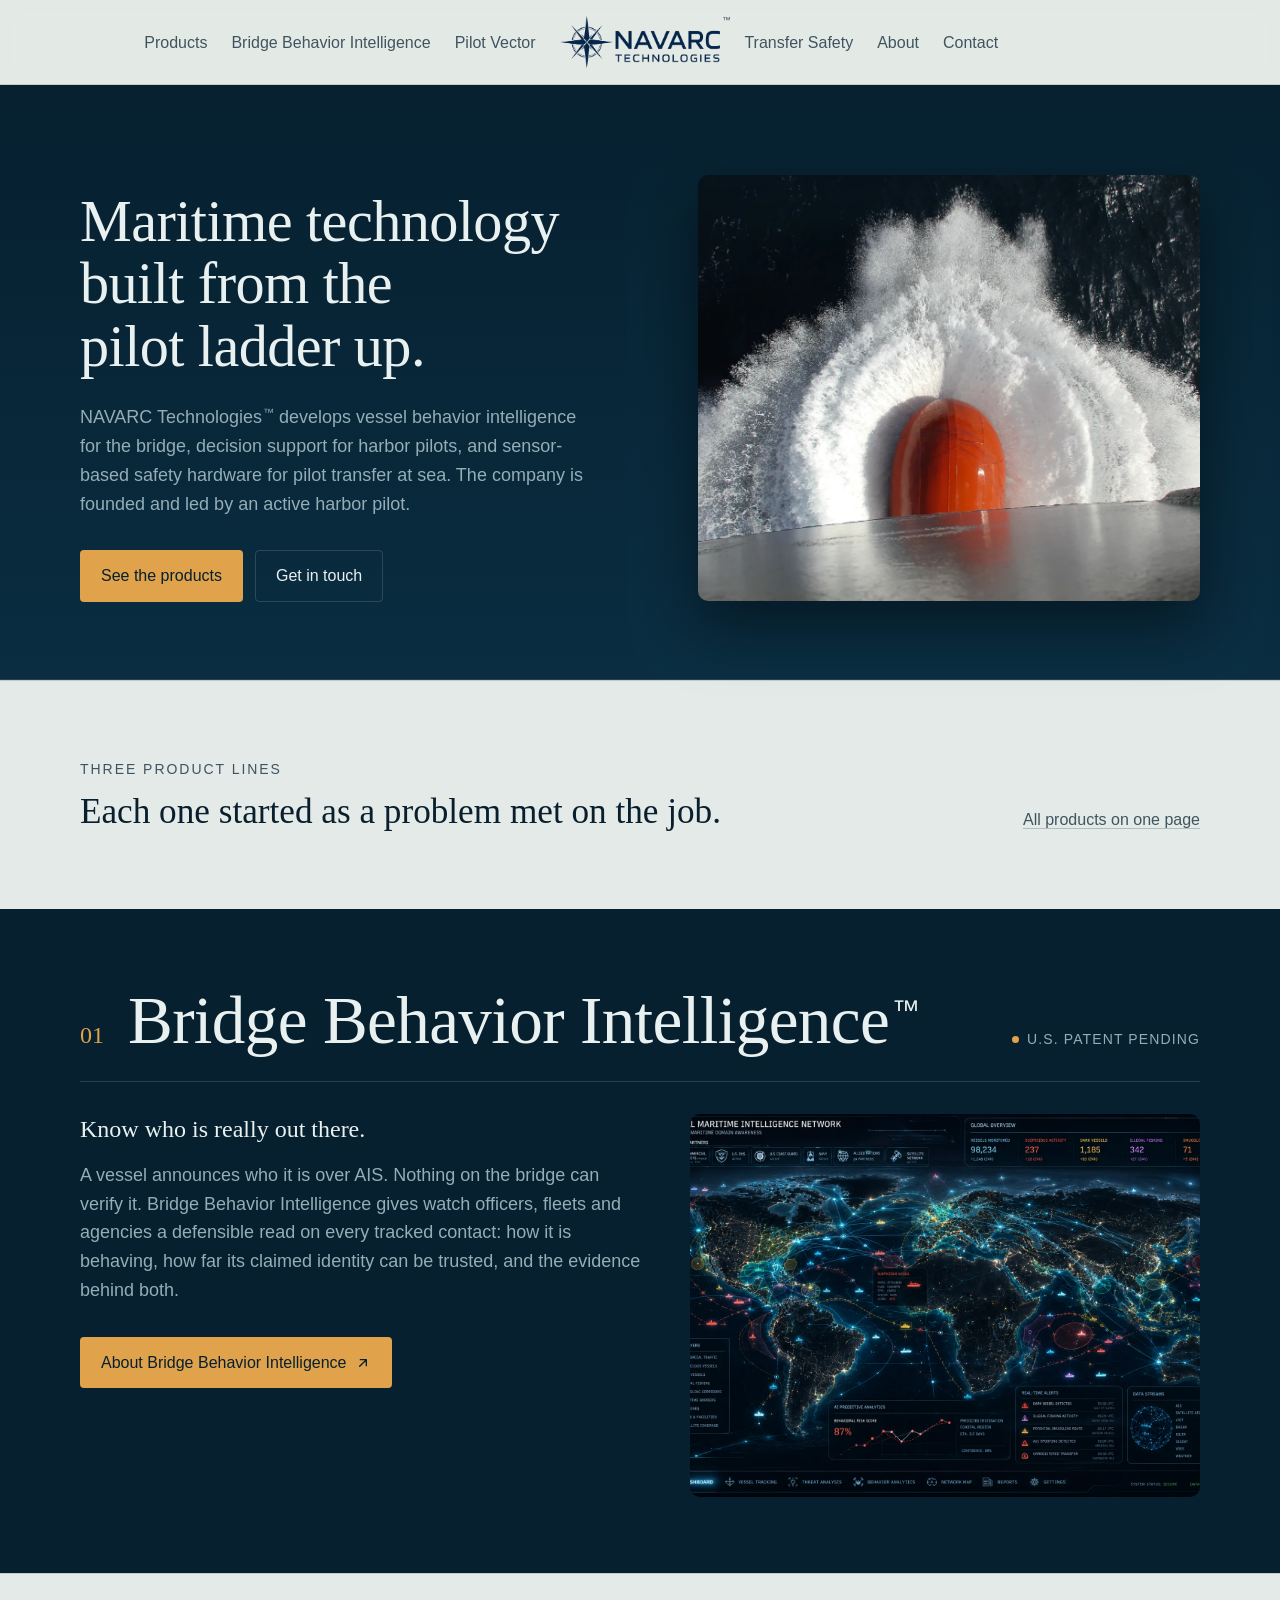
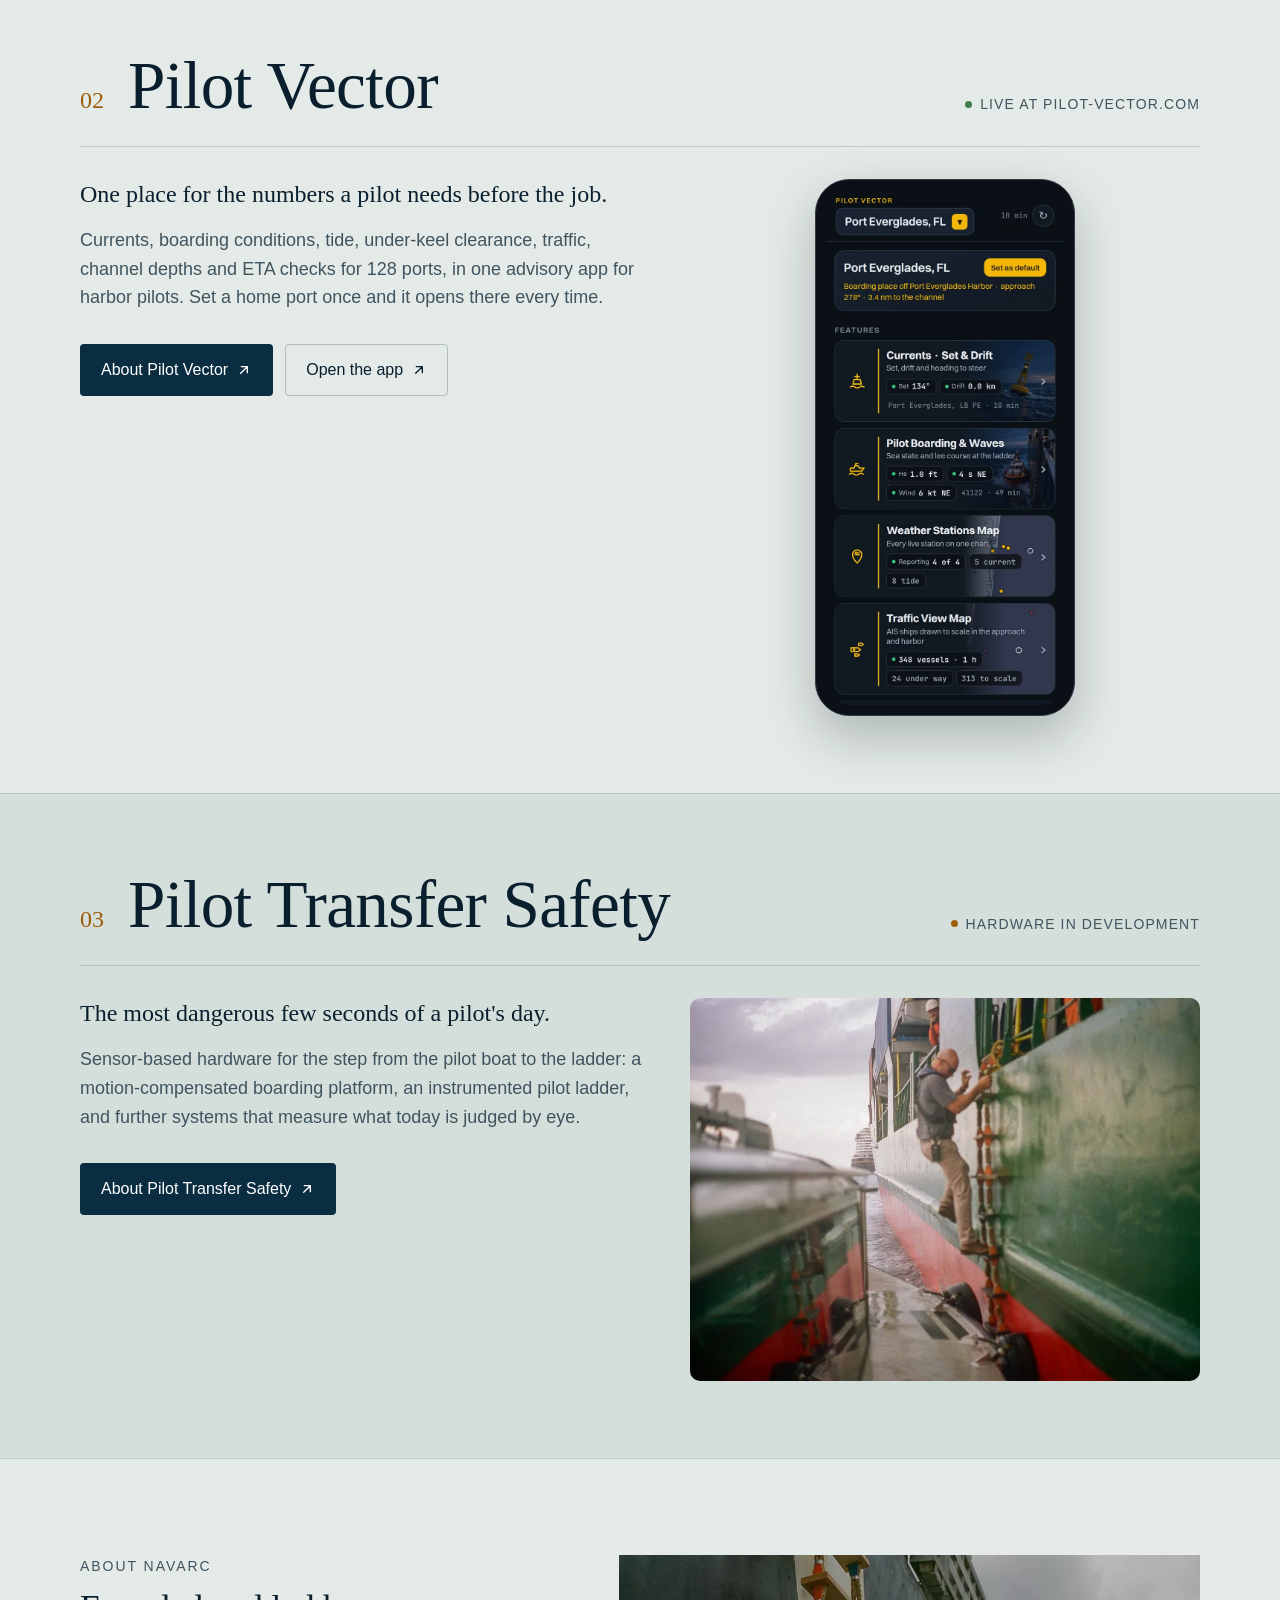
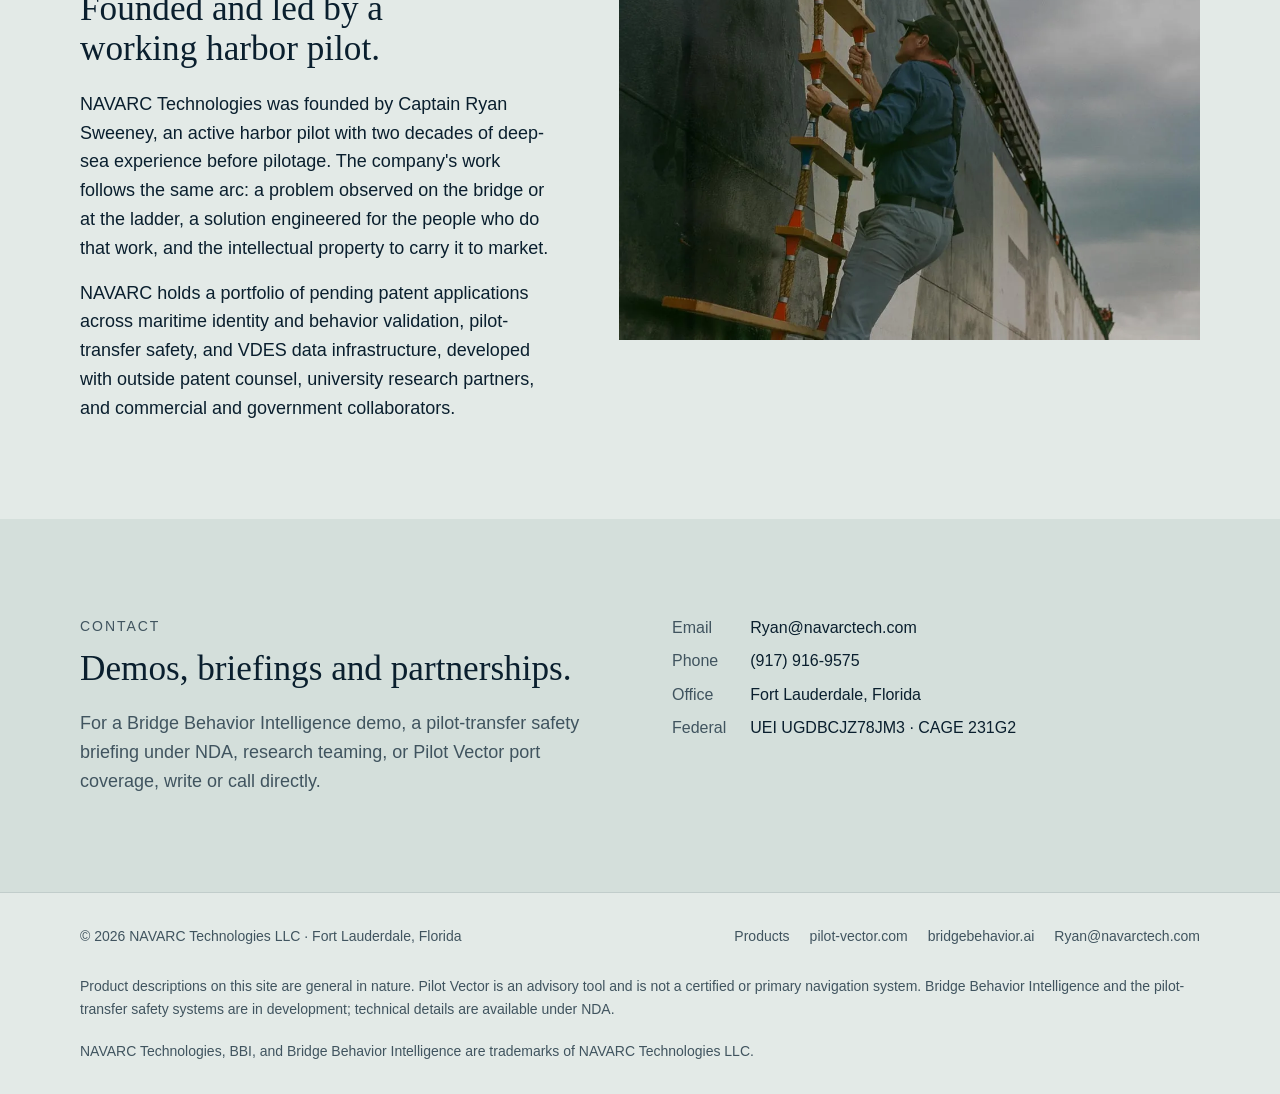
==== commit 3ee54aba: "Lighter TM treatment: first prominent use per page, clean hero logo Supersedes the per-instance TM p" ====
--- a/index.html
+++ b/index.html
@@ -3,9 +3,9 @@
   <head>
     <meta charset="utf-8" />
     <meta name="viewport" content="width=device-width, initial-scale=1" />
-    <title>NAVARC Technologies — Maritime technology built from the pilot ladder up</title>
+    <title>NAVARC Technologies™ — Maritime technology built from the pilot ladder up</title>
     <meta name="description" content="NAVARC Technologies develops Bridge Behavior Intelligence for vessel identity and behavior validation, Pilot Vector decision support for harbor pilots, and pilot-transfer safety systems. Fort Lauderdale, Florida." />
-    <meta property="og:title" content="NAVARC Technologies — Maritime technology built from the pilot ladder up" />
+    <meta property="og:title" content="NAVARC Technologies™ — Maritime technology built from the pilot ladder up" />
     <meta property="og:description" content="NAVARC Technologies develops Bridge Behavior Intelligence for vessel identity and behavior validation, Pilot Vector decision support for harbor pilots, and pilot-transfer safety systems. Fort Lauderdale, Florida." />
     <meta property="og:type" content="website" />
     <meta property="og:url" content="https://www.navarctech.com/" />
@@ -14,8 +14,8 @@
     <link rel="preconnect" href="https://api.fontshare.com" crossorigin />
     <link href="https://api.fontshare.com/v2/css?f[]=zodiak@400&display=swap" rel="stylesheet" />
     <link href="https://api.fontshare.com/v2/css?f[]=satoshi@400,500,700&display=swap" rel="stylesheet" />
-    <link rel="stylesheet" href="./base.css?v=d647440e" />
-    <link rel="stylesheet" href="./style.css?v=d647440e" />
+    <link rel="stylesheet" href="./base.css?v=tmba41970" />
+    <link rel="stylesheet" href="./style.css?v=tmba41970" />
   </head>
   <body>
     <a class="skip-link" href="#main">Skip to content</a>
@@ -25,7 +25,7 @@
         <nav class="nav nav--left" aria-label="Primary">
           <ul role="list">
 <li><a href="./products.html">Products</a></li>
-<li><a href="./bbi.html">Bridge Behavior Intelligence<sup class="tm">&trade;</sup></a></li>
+<li><a href="./bbi.html">Bridge Behavior Intelligence</a></li>
 <li><a href="./pilot-vector.html">Pilot Vector</a></li>
           </ul>
         </nav>
@@ -33,8 +33,7 @@
           <svg viewBox="0 0 24 24" fill="none" stroke="currentColor" stroke-width="1.75" stroke-linecap="round" aria-hidden="true"><path d="M4 7h16M4 12h16M4 17h16" /></svg>
         </button>
         <a class="brand" href="./index.html" aria-label="NAVARC Technologies, home">
-          <img src="./assets/navarc-logo.png" width="900" height="291" alt="NAVARC Technologies" />
-          <span class="logo-tm" aria-hidden="true">TM</span>
+          <span class="logo-tm logo-tm--brand"><img src="./assets/navarc-logo.png" width="900" height="291" alt="NAVARC Technologies™" /><span class="tm" aria-hidden="true">™</span></span>
         </a>
         <nav class="nav nav--right" aria-label="Primary, continued">
           <ul role="list">
@@ -48,7 +47,7 @@
         <nav class="wrap" aria-label="Primary, mobile">
           <ul role="list">
 <li><a href="./products.html">Products</a></li>
-<li><a href="./bbi.html">Bridge Behavior Intelligence<sup class="tm">&trade;</sup></a></li>
+<li><a href="./bbi.html">Bridge Behavior Intelligence</a></li>
 <li><a href="./pilot-vector.html">Pilot Vector</a></li>
 <li><a href="./transfer-safety.html">Transfer Safety</a></li>
 <li><a href="./index.html#about">About</a></li>
@@ -65,7 +64,7 @@
           <div>
             <h1>Maritime technology built from the pilot ladder up.</h1>
             <p>
-              NAVARC Technologies<sup class="tm">&trade;</sup> develops vessel behavior intelligence for the bridge, decision support for harbor
+              NAVARC Technologies<span class="tm">™</span> develops vessel behavior intelligence for the bridge, decision support for harbor
               pilots, and sensor-based safety hardware for pilot transfer at sea. The company is founded and led by an active harbor
               pilot.
             </p>
@@ -95,15 +94,15 @@
           <div class="wrap">
             <header class="prow__head">
               <span class="prow__num">01</span>
-              <h3 id="home-bbi" class="prow__title">Bridge Behavior Intelligence<sup class="tm">&trade;</sup></h3>
+              <h3 id="home-bbi" class="prow__title">Bridge Behavior Intelligence<span class="tm">™</span></h3>
               <p class="product__status">U.S. patent pending</p>
             </header>
             <div class="prow__grid">
               <div>
                 <p class="prow__tag">Know who is really out there.</p>
-                <p class="muted">A vessel announces who it is over AIS. Nothing on the bridge can verify it. Bridge Behavior Intelligence<sup class="tm">&trade;</sup> gives watch officers, fleets and agencies a defensible read on every tracked contact: how it is behaving, how far its claimed identity can be trusted, and the evidence behind both.</p>
+                <p class="muted">A vessel announces who it is over AIS. Nothing on the bridge can verify it. Bridge Behavior Intelligence gives watch officers, fleets and agencies a defensible read on every tracked contact: how it is behaving, how far its claimed identity can be trusted, and the evidence behind both.</p>
                 <div class="product__actions">
-                  <a class="btn btn--on-dark" href="./bbi.html"><span class="btn__label">About Bridge Behavior Intelligence<sup class="tm">&trade;</sup></span> <svg viewBox="0 0 24 24" fill="none" stroke="currentColor" stroke-width="2" stroke-linecap="round" stroke-linejoin="round" aria-hidden="true"><path d="M7 17 17 7M8 7h9v9"/></svg></a>
+                  <a class="btn btn--on-dark" href="./bbi.html">About Bridge Behavior Intelligence <svg viewBox="0 0 24 24" fill="none" stroke="currentColor" stroke-width="2" stroke-linecap="round" stroke-linejoin="round" aria-hidden="true"><path d="M7 17 17 7M8 7h9v9"/></svg></a>
                 </div>
               </div>
               <div class="prow__media"><img src="./assets/bbi-network.webp" width="1024" height="679" alt="Illustrative concept: a global maritime picture with vessel tracks, flagged contacts and behavior scores overlaid on a night map of the world" loading="lazy" decoding="async" /></div>
@@ -159,7 +158,7 @@
             <p class="eyebrow">About NAVARC</p>
             <h2 id="about-title">Founded and led by a working harbor pilot.</h2>
             <p>
-              NAVARC Technologies<sup class="tm">&trade;</sup> was founded by Captain Ryan Sweeney, an active harbor pilot with two decades of
+              NAVARC Technologies was founded by Captain Ryan Sweeney, an active harbor pilot with two decades of
               deep-sea experience before pilotage. The company's work follows the same arc: a problem observed on
               the bridge or at the ladder, a solution engineered for the people who do that work, and the
               intellectual property to carry it to market.
@@ -182,7 +181,7 @@
             <p class="eyebrow">Contact</p>
             <h2 id="contact-title">Demos, briefings and partnerships.</h2>
             <p class="muted">
-              For a Bridge Behavior Intelligence<sup class="tm">&trade;</sup> demo, a pilot-transfer safety briefing under NDA, research teaming,
+              For a Bridge Behavior Intelligence demo, a pilot-transfer safety briefing under NDA, research teaming,
               or Pilot Vector port coverage, write or call directly.
             </p>
           </div>
@@ -212,8 +211,11 @@
         </ul>
         <p class="legal">
           Product descriptions on this site are general in nature. Pilot Vector is an advisory tool and is not a
-          certified or primary navigation system. Bridge Behavior Intelligence<sup class="tm">&trade;</sup> and the pilot-transfer safety
+          certified or primary navigation system. Bridge Behavior Intelligence and the pilot-transfer safety
           systems are in development; technical details are available under NDA.
+        </p>
+        <p class="legal legal--tm">
+          NAVARC Technologies, BBI, and Bridge Behavior Intelligence are trademarks of NAVARC Technologies LLC.
         </p>
       </div>
     </footer>
--- a/style.css
+++ b/style.css
@@ -1375,73 +1375,40 @@
   max-width: 14ch;
 }
 
-/* ---------- Trademark notices ---------- */
-/* Text marks: "Name™" in running copy, headings, navigation and buttons. */
+/* ---------- Trademark marks ---------- */
 .tm {
   font-family: var(--font-body);
   font-weight: 500;
-  font-style: normal;
-  font-size: 1.1em;
+  font-size: 0.42em;
   line-height: 0;
+  vertical-align: super;
   letter-spacing: 0;
+  margin-left: 0.1em;
+  white-space: nowrap;
+}
+p .tm {
+  font-size: 0.6em;
+}
+.logo-tm {
+  position: relative;
+  display: inline-flex;
+  align-items: flex-start;
+  flex-shrink: 0;
+}
+.logo-tm .tm {
   vertical-align: baseline;
-}
-h1 .tm,
-h2 .tm,
-h3 .tm,
-.more__list strong .tm {
-  font-size: 0.92em;
-  font-weight: 400;
-}
-/* Logo marks: a small "TM" set against the upper right of each logo's lettering. */
-.logo-tm {
+  line-height: 1;
+  font-size: 7px;
+  margin-left: 2px;
+  color: var(--color-text-muted);
+}
+.logo-tm--brand .tm {
   position: absolute;
-  font-family: var(--font-body);
-  font-weight: 700;
-  font-size: 8px;
-  line-height: 1;
-  letter-spacing: 0.04em;
-  pointer-events: none;
-  user-select: none;
-}
-.brand {
-  position: relative;
-}
-.brand .logo-tm {
-  left: calc(100% + 2px);
-  top: 26%;
-  color: #00254b;
-}
-.lockup__logo {
-  position: relative;
-  display: block;
-  flex-shrink: 0;
-}
-.lockup__logo .lockup__mark {
-  display: block;
-}
-.lockup__logo .logo-tm {
-  left: 93.4%;
-  top: 72.4%;
-  color: #001936;
-}
-@media (min-width: 1024px) {
-  .logo-tm {
-    font-size: 9px;
-  }
-  /* The mark hangs just right of the logo; start the right-hand nav a little later to clear it.
-     The header columns are equal, so the logo stays centred. */
-  .nav--right ul {
-    padding-left: 14px;
-  }
-  .lockup__logo .logo-tm {
-    font-size: 10px;
-  }
-}
-/* The mark adds a little width to the longest nav label; tighten the nav spacing on
-   narrow desktops so the labels stay on one line. */
-@media (min-width: 1024px) and (max-width: 1199px) {
-  .nav ul {
-    gap: var(--space-4);
-  }
-}
+  top: 0;
+  right: -0.65rem;
+  margin: 0;
+  font-size: 0.55rem;
+}
+.site-footer .legal--tm {
+  margin-top: var(--space-2);
+}
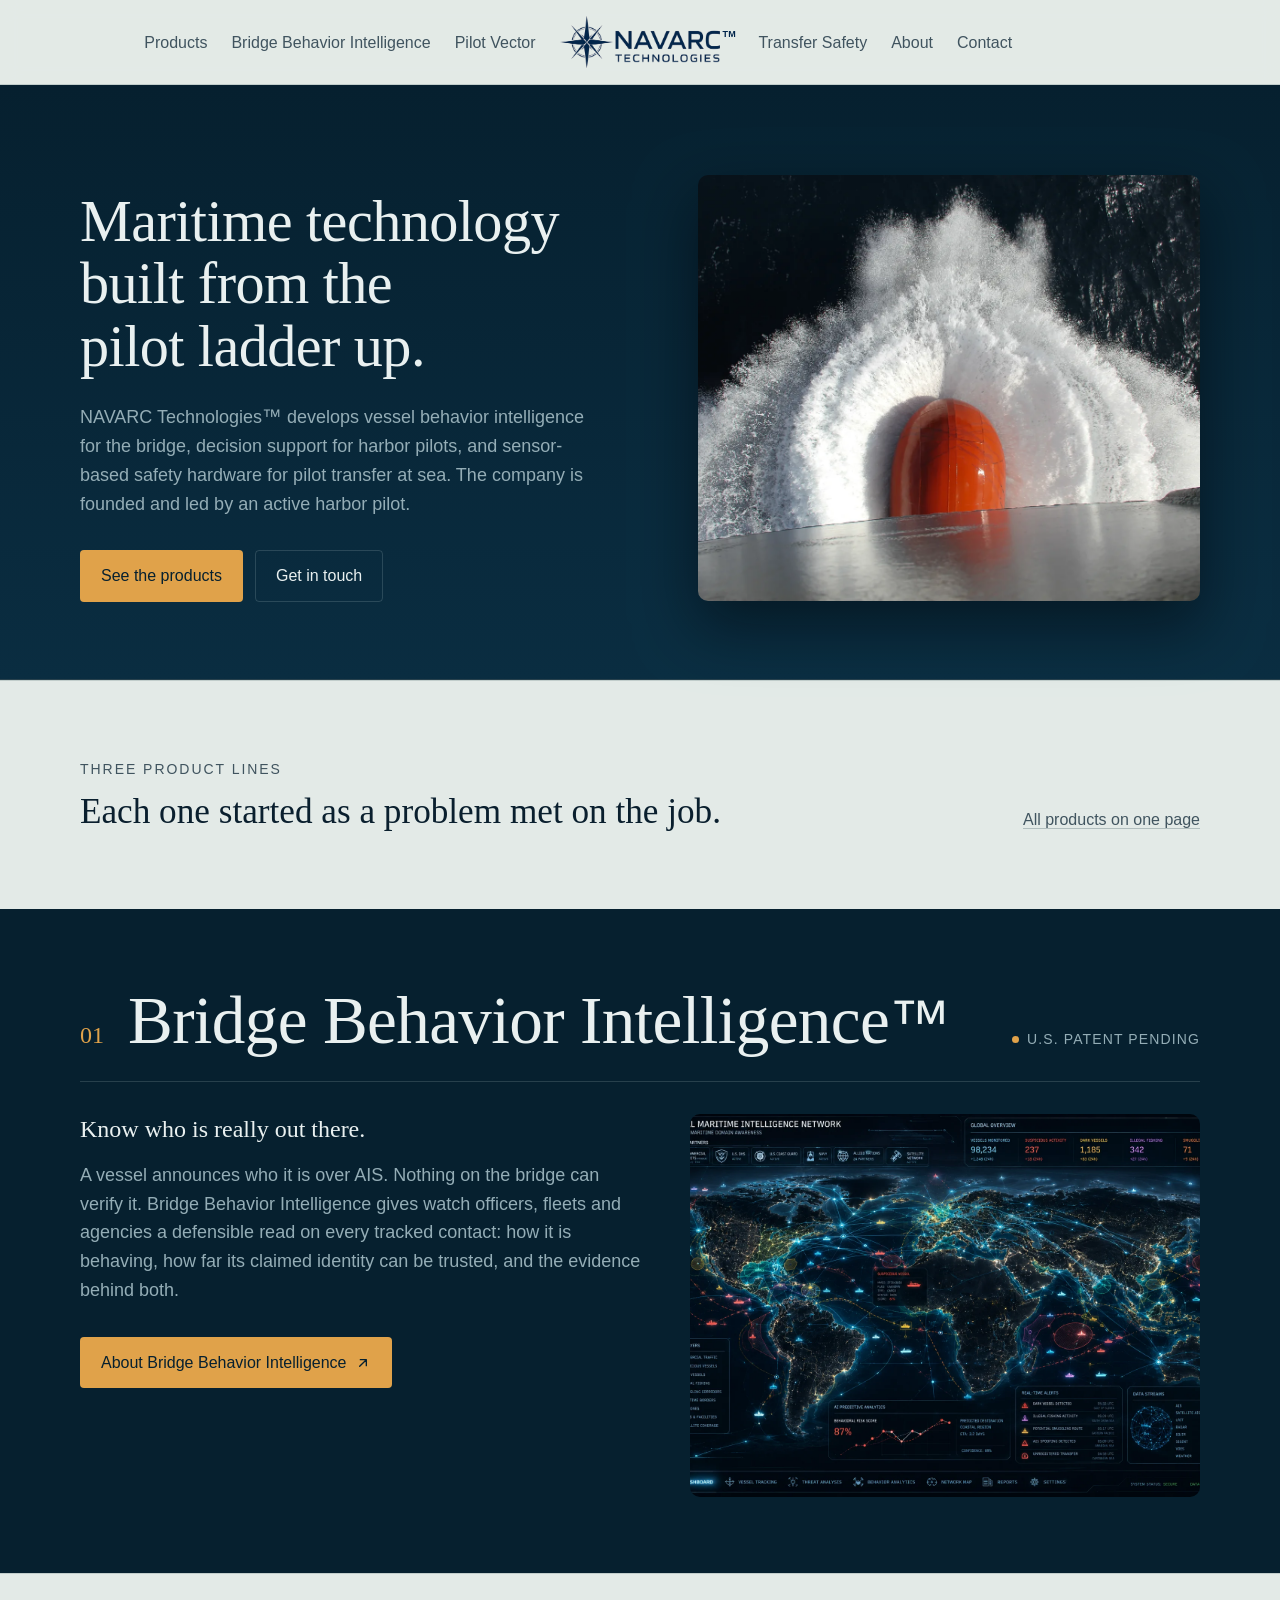
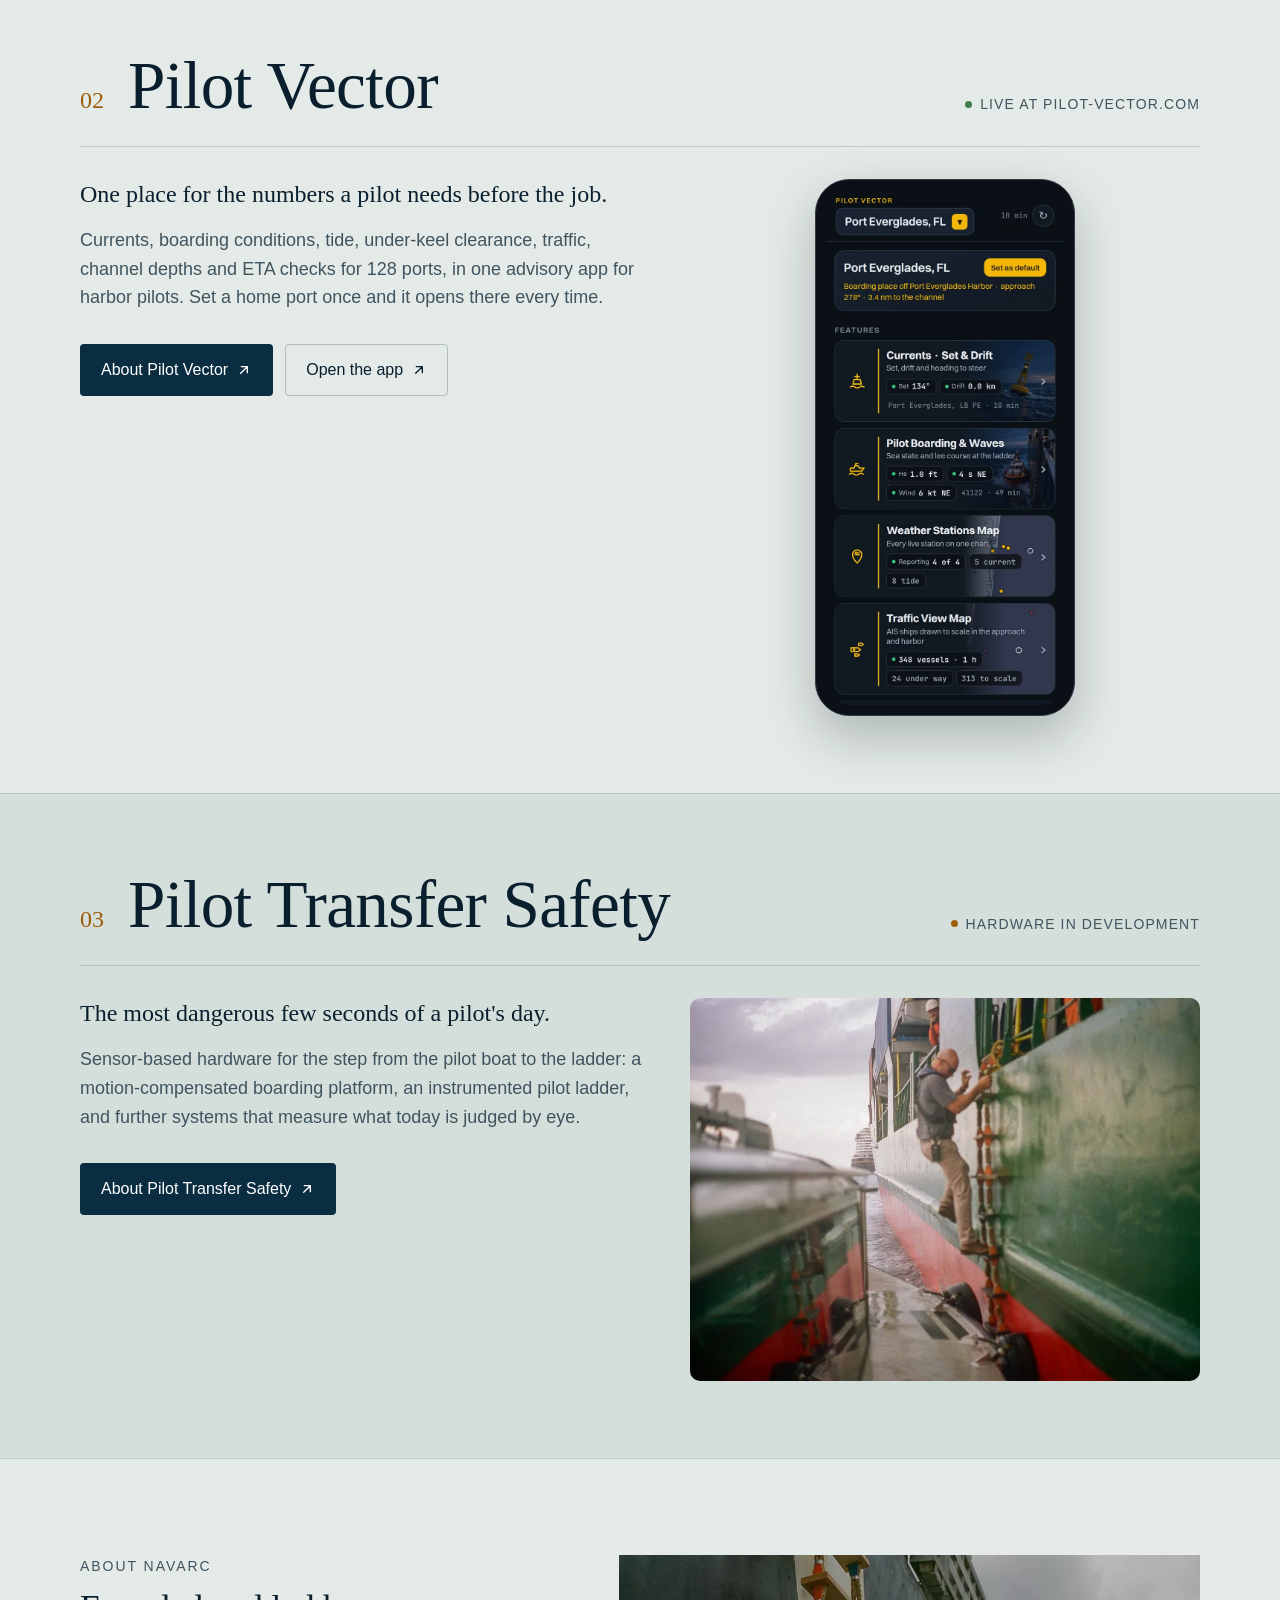
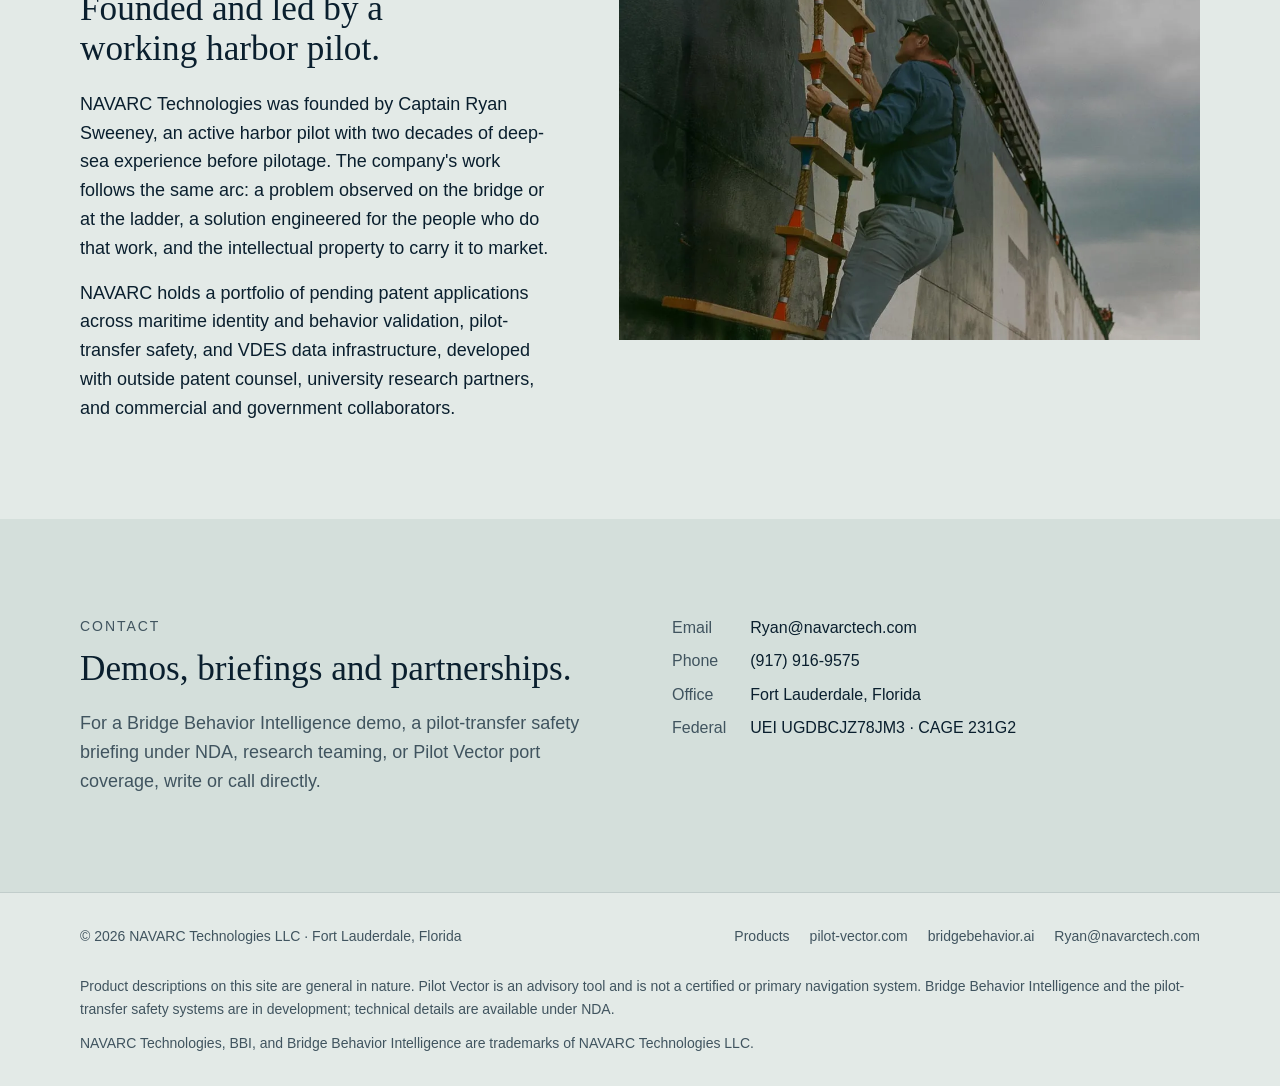
==== commit 98e17755: "Lighter TM treatment, rebuilt from the site source One TM per brand name per page on its most promin" ====
--- a/index.html
+++ b/index.html
@@ -3,9 +3,9 @@
   <head>
     <meta charset="utf-8" />
     <meta name="viewport" content="width=device-width, initial-scale=1" />
-    <title>NAVARC Technologies™ — Maritime technology built from the pilot ladder up</title>
+    <title>NAVARC Technologies — Maritime technology built from the pilot ladder up</title>
     <meta name="description" content="NAVARC Technologies develops Bridge Behavior Intelligence for vessel identity and behavior validation, Pilot Vector decision support for harbor pilots, and pilot-transfer safety systems. Fort Lauderdale, Florida." />
-    <meta property="og:title" content="NAVARC Technologies™ — Maritime technology built from the pilot ladder up" />
+    <meta property="og:title" content="NAVARC Technologies — Maritime technology built from the pilot ladder up" />
     <meta property="og:description" content="NAVARC Technologies develops Bridge Behavior Intelligence for vessel identity and behavior validation, Pilot Vector decision support for harbor pilots, and pilot-transfer safety systems. Fort Lauderdale, Florida." />
     <meta property="og:type" content="website" />
     <meta property="og:url" content="https://www.navarctech.com/" />
@@ -14,8 +14,8 @@
     <link rel="preconnect" href="https://api.fontshare.com" crossorigin />
     <link href="https://api.fontshare.com/v2/css?f[]=zodiak@400&display=swap" rel="stylesheet" />
     <link href="https://api.fontshare.com/v2/css?f[]=satoshi@400,500,700&display=swap" rel="stylesheet" />
-    <link rel="stylesheet" href="./base.css?v=tmba41970" />
-    <link rel="stylesheet" href="./style.css?v=tmba41970" />
+    <link rel="stylesheet" href="./base.css?v=a4fc9810" />
+    <link rel="stylesheet" href="./style.css?v=a4fc9810" />
   </head>
   <body>
     <a class="skip-link" href="#main">Skip to content</a>
@@ -33,7 +33,8 @@
           <svg viewBox="0 0 24 24" fill="none" stroke="currentColor" stroke-width="1.75" stroke-linecap="round" aria-hidden="true"><path d="M4 7h16M4 12h16M4 17h16" /></svg>
         </button>
         <a class="brand" href="./index.html" aria-label="NAVARC Technologies, home">
-          <span class="logo-tm logo-tm--brand"><img src="./assets/navarc-logo.png" width="900" height="291" alt="NAVARC Technologies™" /><span class="tm" aria-hidden="true">™</span></span>
+          <img src="./assets/navarc-logo.png" width="900" height="291" alt="NAVARC Technologies" />
+          <span class="logo-tm" aria-hidden="true">TM</span>
         </a>
         <nav class="nav nav--right" aria-label="Primary, continued">
           <ul role="list">
@@ -64,7 +65,7 @@
           <div>
             <h1>Maritime technology built from the pilot ladder up.</h1>
             <p>
-              NAVARC Technologies<span class="tm">™</span> develops vessel behavior intelligence for the bridge, decision support for harbor
+              NAVARC Technologies<sup class="tm">&trade;</sup> develops vessel behavior intelligence for the bridge, decision support for harbor
               pilots, and sensor-based safety hardware for pilot transfer at sea. The company is founded and led by an active harbor
               pilot.
             </p>
@@ -94,7 +95,7 @@
           <div class="wrap">
             <header class="prow__head">
               <span class="prow__num">01</span>
-              <h3 id="home-bbi" class="prow__title">Bridge Behavior Intelligence<span class="tm">™</span></h3>
+              <h3 id="home-bbi" class="prow__title">Bridge Behavior Intelligence<sup class="tm">&trade;</sup></h3>
               <p class="product__status">U.S. patent pending</p>
             </header>
             <div class="prow__grid">
@@ -214,9 +215,7 @@
           certified or primary navigation system. Bridge Behavior Intelligence and the pilot-transfer safety
           systems are in development; technical details are available under NDA.
         </p>
-        <p class="legal legal--tm">
-          NAVARC Technologies, BBI, and Bridge Behavior Intelligence are trademarks of NAVARC Technologies LLC.
-        </p>
+        <p class="legal legal--marks">NAVARC Technologies, BBI, and Bridge Behavior Intelligence are trademarks of NAVARC Technologies LLC.</p>
       </div>
     </footer>
 
--- a/style.css
+++ b/style.css
@@ -615,6 +615,9 @@
   color: var(--color-text-muted);
   max-width: none;
 }
+.site-footer .legal--marks {
+  margin-top: 0;
+}
 
 
 /* ---------- Sub-page hero ---------- */
@@ -1375,40 +1378,57 @@
   max-width: 14ch;
 }
 
-/* ---------- Trademark marks ---------- */
+/* ---------- Trademark notices ---------- */
+/* Text marks: "Name™" on the most prominent use of a brand name on each page. */
 .tm {
   font-family: var(--font-body);
   font-weight: 500;
-  font-size: 0.42em;
+  font-style: normal;
+  font-size: 1.1em;
   line-height: 0;
-  vertical-align: super;
   letter-spacing: 0;
-  margin-left: 0.1em;
-  white-space: nowrap;
-}
-p .tm {
-  font-size: 0.6em;
-}
+  vertical-align: baseline;
+}
+h1 .tm,
+h2 .tm,
+h3 .tm,
+.more__list strong .tm {
+  font-size: 0.92em;
+  font-weight: 400;
+}
+/* Logo mark: a small "TM" set against the upper right of the header logo's lettering. */
 .logo-tm {
+  position: absolute;
+  font-family: var(--font-body);
+  font-weight: 700;
+  font-size: 8px;
+  line-height: 1;
+  letter-spacing: 0.04em;
+  pointer-events: none;
+  user-select: none;
+}
+.brand {
   position: relative;
-  display: inline-flex;
-  align-items: flex-start;
-  flex-shrink: 0;
-}
-.logo-tm .tm {
-  vertical-align: baseline;
-  line-height: 1;
-  font-size: 7px;
-  margin-left: 2px;
-  color: var(--color-text-muted);
-}
-.logo-tm--brand .tm {
-  position: absolute;
-  top: 0;
-  right: -0.65rem;
-  margin: 0;
-  font-size: 0.55rem;
-}
-.site-footer .legal--tm {
-  margin-top: var(--space-2);
-}
+}
+.brand .logo-tm {
+  left: calc(100% + 2px);
+  top: 26%;
+  color: #00254b;
+}
+@media (min-width: 1024px) {
+  .logo-tm {
+    font-size: 9px;
+  }
+  /* The mark hangs just right of the logo; start the right-hand nav a little later to clear it.
+     The header columns are equal, so the logo stays centred. */
+  .nav--right ul {
+    padding-left: 14px;
+  }
+}
+/* Tighten the nav spacing on narrow desktops so the labels stay on one line beside the
+   logo mark. */
+@media (min-width: 1024px) and (max-width: 1199px) {
+  .nav ul {
+    gap: var(--space-4);
+  }
+}
